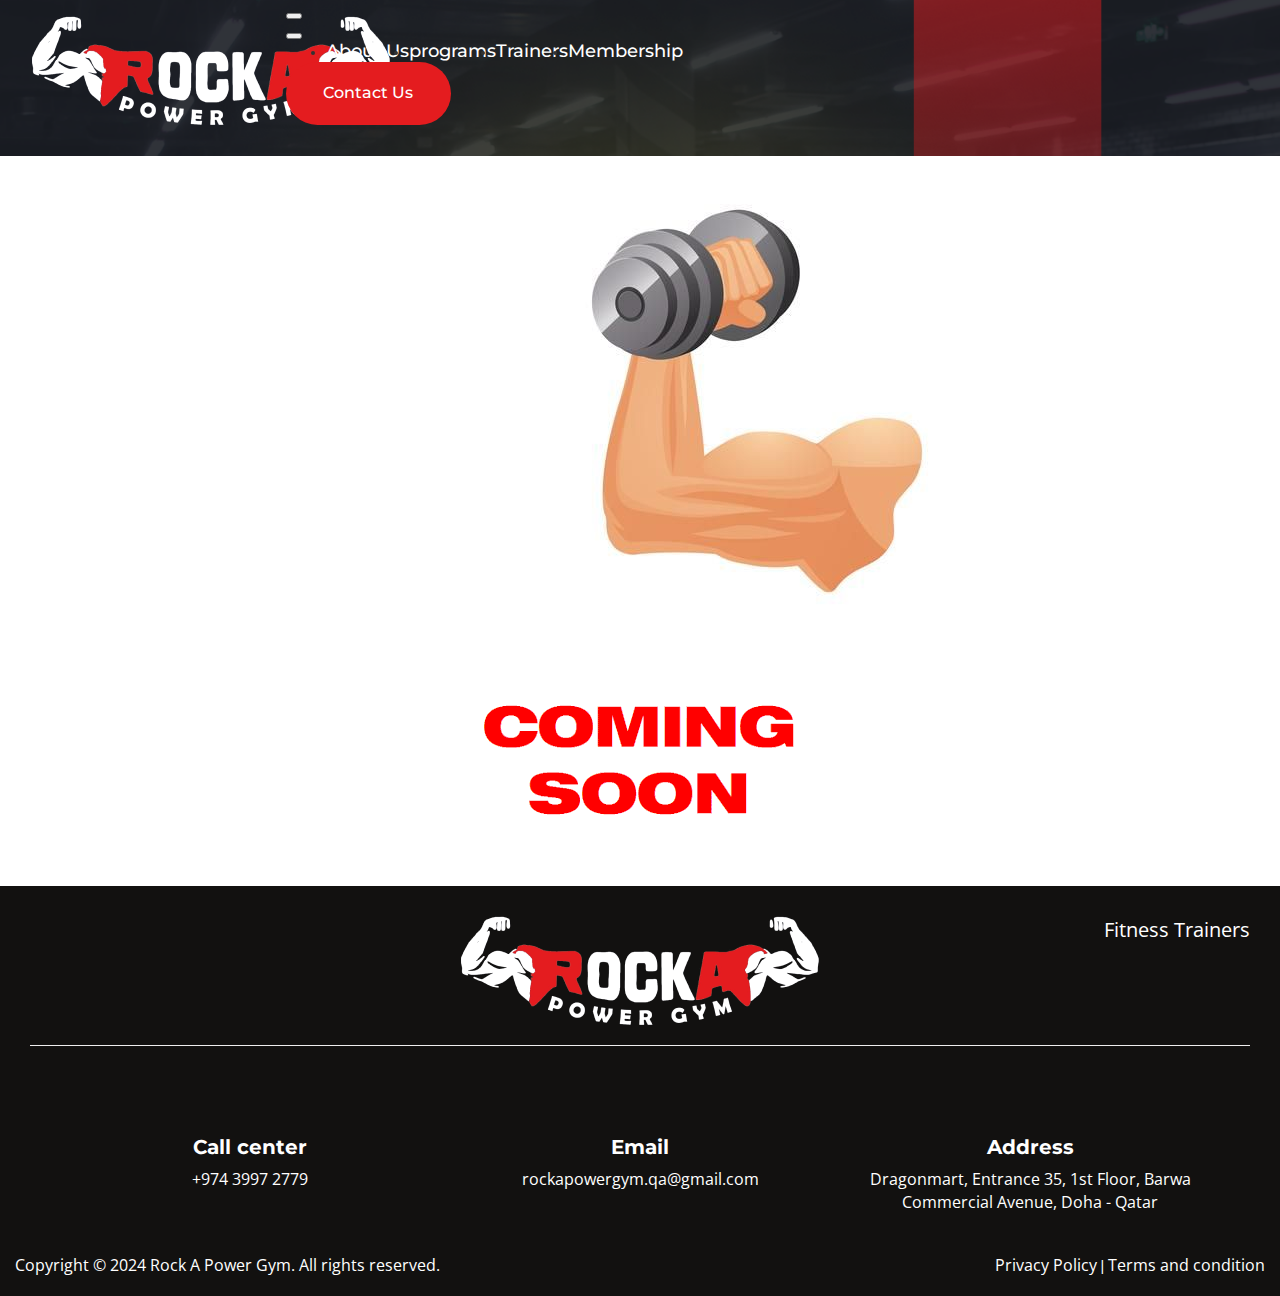
==== about.html @ 38c1c461 "hgfhgfh" ====
<!DOCTYPE html>
<html lang="en">

<head>
    <meta charset="utf-8">
    <meta name="viewport" content="width=device-width, initial-scale=1">
    <title>Rock A Gym</title>
    <link rel="stylesheet" href="https://cdnjs.cloudflare.com/ajax/libs/font-awesome/6.1.1/css/all.min.css"
        integrity="sha512-KfkfwYDsLkIlwQp6LFnl8zNdLGxu9YAA1QvwINks4PhcElQSvqcyVLLD9aMhXd13uQjoXtEKNosOWaZqXgel0g=="
        crossorigin="anonymous" referrerpolicy="no-referrer" />
    <link href="https://cdn.jsdelivr.net/npm/bootstrap@5.3.1/dist/css/bootstrap.min.css" rel="stylesheet"
        integrity="sha384-4bw+/aepP/YC94hEpVNVgiZdgIC5+VKNBQNGCHeKRQN+PtmoHDEXuppvnDJzQIu9" crossorigin="anonymous">
    <link rel="stylesheet" href="https://cdn.jsdelivr.net/npm/bootstrap-icons@1.10.5/font/bootstrap-icons.css">
    <link rel="preconnect" href="https://fonts.gstatic.com" crossorigin>
    <link rel="preconnect" href="https://fonts.gstatic.com" crossorigin>
    <link href="https://fonts.googleapis.com/css2?family=Manrope:wght@400;500;600;700&display=swap" rel="stylesheet">
    <link rel="preconnect" href="https://fonts.gstatic.com" crossorigin>
    <link href="https://fonts.googleapis.com/css2?family=Poppins:wght@400;500;600;700&display=swap" rel="stylesheet">
    <link rel="preconnect" href="https://fonts.gstatic.com" crossorigin>
    <link rel="preconnect" href="https://fonts.googleapis.com">
    <!-- owl carousel 2 effects animation- -->
    <link href="https://cdnjs.cloudflare.com/ajax/libs/animate.css/3.5.2/animate.css" rel="stylesheet" />

    <!-- Manrope -->
    <link rel="preconnect" href="https://fonts.googleapis.com">
    <link rel="preconnect" href="https://fonts.gstatic.com" crossorigin>
    <link href="https://fonts.googleapis.com/css2?family=Manrope:wght@200..800&display=swap" rel="stylesheet">

    <!-- Montserrat -->
    <link rel="preconnect" href="https://fonts.googleapis.com">
    <link rel="preconnect" href="https://fonts.gstatic.com" crossorigin>
    <link href="https://fonts.googleapis.com/css2?family=Montserrat:ital,wght@0,100..900;1,100..900&display=swap"
        rel="stylesheet">
    <!-- Roboto -->
    <link rel="preconnect" href="https://fonts.googleapis.com">
    <link rel="preconnect" href="https://fonts.gstatic.com" crossorigin>
    <link
        href="https://fonts.googleapis.com/css2?family=Cormorant:ital,wght@0,300;0,400;0,500;0,600;0,700;1,300;1,400;1,500;1,600;1,700&family=Cousine:ital,wght@0,400;0,700;1,400&family=EB+Garamond:ital,wght@0,400;0,500;0,600;0,700;0,800;1,400;1,500;1,600;1,700;1,800&family=Inter:wght@100;200;300;400;500;600;700;800;900&family=Josefin+Sans:ital,wght@0,100;0,200;0,300;0,400;0,500;0,600;0,700;1,100;1,200;1,300;1,400;1,500;1,600;1,700&family=Lobster&family=Montserrat:ital,wght@0,100;0,200;0,300;0,400;0,500;0,600;0,700;0,800;0,900;1,100;1,200;1,300;1,400;1,500;1,600;1,700;1,800;1,900&family=Nunito:ital,wght@0,200;0,300;0,400;0,500;0,600;0,700;0,800;0,900;0,1000;1,200;1,300;1,400;1,500;1,600;1,700;1,800;1,900;1,1000&family=Playball&family=Playfair+Display:ital,wght@0,400;0,500;0,600;0,700;0,800;0,900;1,400;1,500;1,600;1,700;1,800;1,900&family=Poppins:ital,wght@0,100;0,200;0,300;0,400;0,500;0,600;0,700;0,800;0,900;1,100;1,200;1,300;1,400;1,500;1,600;1,700;1,800;1,900&family=Roboto:ital,wght@0,100;0,300;0,400;0,500;0,700;0,900;1,100;1,300;1,400;1,500;1,700;1,900&display=swap"
        rel="stylesheet">
    <!-- open Sans -->
    <link rel="preconnect" href="https://fonts.googleapis.com">
    <link rel="preconnect" href="https://fonts.gstatic.com" crossorigin>
    <link
        href="https://fonts.googleapis.com/css2?family=Montserrat:ital,wght@0,100..900;1,100..900&family=Open+Sans:ital,wght@0,300..800;1,300..800&display=swap"
        rel="stylesheet">

    <!-- css link-->
    <link rel="stylesheet" href="https://maxcdn.bootstrapcdn.com/bootstrap/3.3.7/css/bootstrap.min.css">

    <link rel="icon" href="images/side-logo.png">
    <link rel="stylesheet" type="text/css" href="css/owl.carousel.min.css">
    <link rel="stylesheet" href="css/style.css">
    <link rel="stylesheet" href="css/responsive.css">
</head>

<body>
    <body>

        <!-- header -->
        <div class="container-fluid aboutbg">
            <div include-html="header.html" id="header-file"></div>
    
         
        </div>



<div class="text-center">
    <p style="width: 20%; margin: auto;">
    <img class="img-fluid" src="images/comm2.jpg" alt=""> </p>
<img src="images/comming.gif" alt="">
</div>











        
    <!-- footer -->
    <div include-html="footer.html" id="footer-file"></div>



    <script src="https://cdn.jsdelivr.net/npm/@popperjs/core@2.11.8/dist/umd/popper.min.js"
        integrity="sha384-I7E8VVD/ismYTF4hNIPjVp/Zjvgyol6VFvRkX/vR+Vc4jQkC+hVqc2pM8ODewa9r"
        crossorigin="anonymous"></script>
    <script src="https://cdn.jsdelivr.net/npm/bootstrap@5.3.1/dist/js/bootstrap.min.js"
        integrity="sha384-Rx+T1VzGupg4BHQYs2gCW9It+akI2MM/mndMCy36UVfodzcJcF0GGLxZIzObiEfa"
        crossorigin="anonymous"></script>
    <script src="https://ajax.googleapis.com/ajax/libs/jquery/3.5.1/jquery.min.js"></script>
    <script src="js/owl.carousel.min.js" type="text/javascript"></script>
    <script src="js/include-html.min.js"></script>
  
</body>

</html>
---- css/style.css ----
.hero-bg {
   background-image: url(../images/hero-bg.png);
   background-repeat: no-repeat;
   background-size: cover;
   height: 1150px;

}

.paddhero {
   padding-top: 565px;
}

.paddhero2 {
   padding-top: 450px;
}

.paddhero2 h4 {
   color: #fff;
   font-size: 36px;
   font-family: "Montserrat";
   font-weight: 700;
}

.paddhero2 p {
   color: #fff;
   font-family: "Open Sans";
   font-size: 16px;
}

.sec-menu-bgg {
   padding-left: 0px;
   padding-right: 0px;
}

.paddhero2 p a {
   font-family: "Open Sans";
   font-size: 16px;
   color: #E41C1F;
   font-weight: 600;
   text-decoration: none;
}

.paddhero2 p a:hover {
   color: #fff;
}

.headermenusec {
   color: #fff;
   font-family: 'Montserrat';
   font-size: 18px;
   font-style: normal;
   font-weight: 500;
}

.headermenusec2btn {
   background: #E41C1F;
   border-radius: 40px;
   display: inline-flex;
   padding: 20px 37.18px 20px 37.38px;
   color: #FFF;
   text-align: center;
   font-family: 'Montserrat';
   font-size: 16px;
   font-style: normal;
   font-weight: 500;
}

.headermenusec2btn:hover {
   color: #E41C1F;
   background: #fff;
}

.movesec {
   background-image: url(../images/we3.png);
   background-repeat: no-repeat;
   background-size: cover;
   height: 880px;
}

.movesec p {
   color: #000;
   font-family: 'Inter';
   font-size: 18px;
   font-style: normal;
   font-weight: 200;
}

.movesec h3 {
   color: #000;
   font-family: 'Inter';
   font-size: 40px;
   font-style: normal;
   font-weight: 500;
}

.bg-tra {
   background-color: #191C23;
   padding: 50px 10px;
}

.trans h2 {
   font-family: 'Montserrat';
   color: #fff;
   font-size: 55px;
   font-weight: 700;
}

.trans2 {
   font-family: "Open Sans";
   font-size: 18px;
   color: #fff;
}

.home-blogbg {
   background-color: #292E32;
   padding: 20px;
   border-radius: 16px;
}

.home-blogbg h3 {
   font-family: 'Montserrat';
   color: #EEEEEE;
   font-size: 25px;
   font-weight: 500;
   text-align: center;
}

.home-blogbg p {
   font-family: "Open Sans";
   font-size: 16px;
   color: #EEEEEE;
   padding-top: 20px;
}

.home-blogbg p a {
   font-family: "Open Sans";
   font-size: 16px;
   color: #EEEEEE;
   padding-top: 20px;
}

.home-blogbg p a:hover {
   color: #E41C1F;
}

.videocode {
   width: 100%;
   height: auto;
}

.bg-prog {
   background-image: url(../images/Placeholder.png);
   background-repeat: no-repeat;
   background-size: cover;
   padding: 60px 10px;
}

.ourpr h2 {
   font-family: 'Montserrat';
   color: #EEEEEE;
   font-size: 55px;
   font-weight: 700;
   text-align: center;
}

.ourpr p {
   font-family: 'Open Sans';
   color: #EEEEEE;
   font-size: 18px;
   text-align: center;
}

.program-bbgg {
   background-color: #292E32;
   border-radius: 16px;
   padding: 20px;
}

.program-bbgg:hover {
   background-color: #E41C1F;
}

.tranbgg {
   background-image: url(../images/ot1.png);
   background-repeat: no-repeat;
   background-size: cover;
   width: 40px;
   height: 40px;
}

.program-bbgg:hover .tranbgg {
   background-image: url(../images/ot1hover.png);
   background-repeat: no-repeat;
   background-size: cover;
   width: 40px;
   height: 40px;
}

.traning-text H3 {
   font-family: 'Montserrat';
   color: #EEEEEE;
   font-size: 35px;
   font-weight: 700;
   padding-left: 20px;
}

.traning-text p {
   font-family: 'Open Sans';
   color: #EEEEEE;
   font-size: 18px;
   padding-left: 20px;
}

.tranbgg2 {
   background-image: url(../images/ot2.png);
   background-repeat: no-repeat;
   background-size: cover;
   width: 40px;
   height: 40px;
}

.program-bbgg:hover .tranbgg2 {
   background-image: url(../images/ot2hover.png);
   background-repeat: no-repeat;
   background-size: cover;
   width: 40px;
   height: 40px;
}

.tranbgg3 {
   background-image: url(../images/ot3.png);
   background-repeat: no-repeat;
   background-size: cover;
   width: 40px;
   height: 40px;
}

.program-bbgg:hover .tranbgg3 {
   background-image: url(../images/ot3hover.png);
   background-repeat: no-repeat;
   background-size: cover;
   width: 40px;
   height: 40px;
}

.tranbgg4 {
   background-image: url(../images/ot4.png);
   background-repeat: no-repeat;
   background-size: cover;
   width: 40px;
   height: 40px;
}

.program-bbgg:hover .tranbgg4 {
   background-image: url(../images/ot4hover.png);
   background-repeat: no-repeat;
   background-size: cover;
   width: 40px;
   height: 40px;
}

/* hover-images */


.hovimg {
   width: 100%;
   border-radius: 20px;
}

.overlay,
.overlay-text,
.simple-text,
.overlay-sim-text-2,
.overlay-text-effect-3,
.zoom-effect-1 img,
.zoom-effect-2 img,
.opacity-effect img,
.blur-effect img,
.grayscale-effect img {
   transition: all .4s linear;
   -webkit-transition: all .4s linear;
   -moz-transition: all .4s linear;
   -o-transition: all .4s linear;
}

.image-wrapper {
   margin-bottom: 35px;
}

.effect-image-1 {
   position: relative;
   display: block;
}
.overlay-text h2 {
   font-family: 'Montserrat';
   font-size: 30px;
   color: #EEEEEE;
   padding-left: 20px;
}
.overlay-text p {
   font-family: "Open Sans";
   font-size: 16px;
   color: #EEEEEE;
   padding: 20px 20px;
}

.overlay {
   position: absolute;
   display: block;
   width: 100%;
   height: 100%;
   left: 0;
   bottom: 0;
   opacity: 0;
   visibility: hidden;
}

/*-- simple overlay css --*/

.simple-overlay {
   opacity: 0;
   visibility: hidden;
}

.effect-image-1:hover .simple-overlay {
   visibility: visible;
   opacity: 1;
}

/*-- left to right overlay --*/

.simple-overlay-1 {
   width: 0px;
   visibility: hidden;
}

.effect-image-1:hover .simple-overlay-1 {
   visibility: visible;
   opacity: 1;
   width: 100%;
}

/*-- right to left overlay --*/

.simple-overlay-2 {
   width: 0px;
   right: 0;
   left: initial;
}

.effect-image-1:hover .simple-overlay-2 {
   visibility: visible;
   opacity: 1;
   width: 100%;
}

/*-- right corner to left overlay --*/

.simple-overlay-3 {
   height: 0px;
   right: 0;
   left: initial;
   width: 0px;
}

.effect-image-1:hover .simple-overlay-3 {
   visibility: visible;
   opacity: 1;
   width: 100%;
   height: 100%;
}

/*-- ovarlay text effect-1 --*/

.overlay-text {
   position: absolute;
   left: 5px;
   top: 360px;
   width: 96%;
   height: 94%;
}

.overlay-text-1 {
   opacity: 0;
   visibility: hidden;
}

.effect-image-1:hover .overlay-text-1 {
   opacity: 1;
   visibility: visible;
}

.overlay-text-2 {
   opacity: 0;
   visibility: hidden;
   transform: scale(1.1);
}

.effect-image-1:hover .overlay-text-2 {
   opacity: 1;
   visibility: visible;
   transform: scale(1);
}

.tagtext p{
   font-family: 'Montserrat';
   color: #0066FF;
   font-size: 20px;  
   padding-left: 10px;

}
.extra-tag h3{
   font-family: 'Montserrat';
   color: #fff;
   font-size: 45px;  
}
.extra-tag p{
   font-family: "Open Sans";
   color: #fff;
   font-size: 16px;  
}
.texxtEquipment{
   font-family: 'Montserrat';
   color: #000;
   font-size: 55px;  
   text-align: center;
   font-weight: 700;
   padding-top: 30px;
   padding-bottom: 20px;
}
.eqbgg{
   background-color: #F4EBD9;
   padding: 20px;
}

.eqbgg p{
   font-family: 'Montserrat';
   color: #000;
   font-size: 20px; 
   font-weight: 600;
}





 
 .section-title {
   font-size: 28px;
   margin-bottom: 20px;
   padding-bottom: 20px;
   font-weight: 400;
   display: inline-block;
   position: relative;
 }
 .section-title:after,
 .section-title:before {
   content: '';
   position: absolute;
   bottom: 0;
 }
 .section-title:after {
   height: 2px;
   background-color: rgba(252, 92, 15, 0.46);
   left: 25%;
   right: 25%;
 }
 
 .section-title:before {
   width: 15px;
   height: 15px;
   border: 3px solid #fff;
   background-color: #fc5c0f;
   left: 50%;
   transform: translatex(-50%);
   bottom: -6px;
   z-index: 9;
   border-radius: 50%;
 }
 
 /* CAROUSEL STARTS */
 .customer-feedback .owl-item img {
   width: 100%;
   border-radius: 0;
   border-left: 4px solid red;
 }
 
 .feedback-slider-item {
   position: relative;
   padding: 60px;
   margin-top: -40px;
 }
 .feedback-slider .owl-nav {
   display: none;
}
 .customer-rating {
   background-color: #eee;
   border: 3px solid #fff;
   color: rgba(1, 1, 1, 0.702);
   font-weight: 700;
   border-radius: 50%;
   position: absolute;
   width: 47px;
   height: 47px;
   line-height: 44px;
   font-size: 15px;
   right: 0;
   top: 77px;
   text-indent: -3px;
 }
 
 .thumb-prev .customer-rating {
   top: -20px;
   left: 0;
   right: auto;
 }
 
 .thumb-next .customer-rating {
   top: -20px;
   right: 0;
 }
 
 .customer-rating i {
   color: rgb(251, 90, 13);
   position: absolute;
   top: 10px;
   right: 5px;
   font-weight: 600;
   font-size: 12px;
 }
 
 /* GREY BACKGROUND COLOR OF THE ACTIVE SLIDER */
 .feedback-slider-item:after {
   content: '';
   position: absolute;
   background-image: url(../images/Testimonials.png);
   background-repeat: no-repeat;
   background-size: contain;
   height: 1150px;
   left: 20px;
   right: 20px;
   bottom: 0;
   top: 345px;
   z-index: -1;
 }
 
 .thumb-prev,
 .thumb-next {
   position: absolute;
   z-index: 99;
   top: 45%;
   width: 98px;
   height: 98px;
   left: -90px;
   cursor: pointer;
   -webkit-transition: all .3s;
   transition: all .3s;
 }
 
 .thumb-next {
   left: auto;
   right: -90px;
 }
 
 .feedback-slider-thumb img {
   width: 100%;
 }
 
 .feedback-slider-thumb:hover {
   opacity: .8;
   -ms-filter: "progid:DXImageTransform.Microsoft.Alpha(Opacity=80)";
 }
 
 .customer-feedback .owl-nav [class*="owl-"] {
   position: relative;
   display: inline-block;
   bottom: 45px;
   transition: all .2s ease-in;
 }
 
 .customer-feedback .owl-nav i {
   background-color: transparent;
   color: rgb(251, 90, 13);
   font-size: 25px;
 }
 
 .customer-feedback .owl-prev {
   left: -15px;
 }
 
 .customer-feedback .owl-prev:hover {
   left: -20px;
 }
 
 .customer-feedback .owl-next {
   right: -15px;
 }
 
 .customer-feedback .owl-next:hover {
   right: -20px;
 }
 
 /* DOTS */
 .customer-feedback .owl-dots {
   position: absolute;
   left: 50%;
   transform: translateX(-50%);
   bottom: 35px;
 }
 .customer-feedback .owl-dot {
   display: inline-block;
 }
 
.feedtext p{
   color: #000;
   text-align: left !important;
   font-size: 16px;
   font-family: "Manrope";
}
.feedtext h3{
   color: #000;
   text-align: left !important;
   font-size: 30px;
   font-weight: 700  ;
   font-family: "Manrope";
}
.customer-name{
   color: #000;
   text-align: left !important;
   font-size: 15px;
   font-family: "Manrope";
}
.thumb-next span{
   background: #E41C1F;
   display:block;
}
.thumb-next span img {
   opacity: 0.5 !important;
}
.thumb-next span img:hover {
   opacity: 1 !important;
}
.thumb-prev span{
   background: #E41C1F;
   display:block;
} 
.thumb-prev span img {
   opacity: 0.5 !important;
}
.thumb-prev span img:hover {
   opacity: 1 !important;
}
.letbgg{
   background-image: url(../images/letbgg.png);
   background-repeat: no-repeat;
   background-size: cover;
   height: 400px;
   padding: 60px 10px;
}
.ledthh{
   color: #fff;
   font-size: 50px;
   font-family: "Montserrat";
   font-weight: 700;
}
/* footer*/
.footer-bg{
   background-color: #121110;
   padding: 30px 30px;
}
.socalicon{
   display: flex;
}
.socalicon p {
   padding: 0px 20px;
}  
.socalicon p a {
   font-size: 25px;
   color: #fff;
}
.secfitn{
   text-align: right !important;

}
p.secfitn a {
   color: #fff;
   font-family: "Open Sans";
   font-size: 20px;
}
.seccont4 i{
   color: #E41C1F;
   font-size: 30px;
}
.seccont4 h4{
   font-size: 20px;
   font-family: "Montserrat";
   color: #fff;
   font-weight: 700;
}
.seccont4 p a{
   color: #fff;
   font-family: "Open Sans";
   font-size: 16px;
}
.owl-drag span {
   font-size: 36px;
   color: #fff;
}
.footer-bg2{
   background-color: #121110;
}
.Copyrsec{
   color: #fff;
   font-family: "Open Sans";
   font-size: 16px;
}
.Copyrsec2{
   color: #fff;
   text-align: right;
   padding-bottom: 10px;
}
.Copyrsec2 a{
   color: #fff;
   font-family: "Open Sans";
   font-size: 16px;
  
}
/* footer-end */

/* about-page */
.aboutbg {
   background-image: url(../images/hero-bg.png);
   background-repeat: no-repeat;
   background-size: cover;

}









 /* RESPONSIVE */
 @media screen and (max-width: 767px) {
   .feedback-slider-item:after {
     left: 30px;
     right: 30px;
   }
   .customer-feedback .owl-nav [class*="owl-"] {
     position: absolute;
     top: 50%;
     transform: translateY(-50%);
     margin-top: 45px;
     bottom: auto;
   }
   .customer-feedback .owl-prev {
     left: 0;
   }
   .customer-feedback .owl-next {
     right: 0;
   }
   
 }
 @media (max-width: 767px) {
   .effect-image-1 {
      margin: 30px 0px;
   }
}
---- css/responsive.css ----
@media only screen and (max-width:1440px) {

a.nav-link.px-4.text-light {
  font-size: 14px ;
}
a.navbar-brand {
  width: 270px;
}
}










/* -------1920--------- */

@media only screen and (min-width:1920px) {

  .container-fluid {
    width: 1899px;
  }
}












@media only screen and (max-width:1024px) {

  .nuber-bg h1 {
    font-size: 300px;
  }
  .founder-bg h1 {
    font-size: 280px;
  }
  a.navbar-brand {
    width: 25% !important;
    flex-shrink: 0;
}
.sec-logo-img {
  min-width: 43% !important;
  max-width: none !important;
  width: 100%;
}
a.nav-link.px-4.text-light , a.nav-link.dropdown-toggle.text-light{
  font-size: 13px;
  padding: 10px 6px !important;
}
#selider1 button.owl-prev {
  margin-left: -55px;
  width: 60px;
  height: 87px;
}
#selider1 button.owl-next {
  margin-right: -44px;
  width: 60px;
  height: 87px;
}
.price-text h5 {
  font-size: 40px;
}
.price-text {
  padding: 10px !important;
}
.price-text p {
  font-size: 16px;
}
.sec-ss h4 {
  font-size: 19px;
}
.text-fre p {
  font-size: 20px;
}
.slider-text p {
  font-size: 16px;
}
.hero-bg2 h2, .hero-bg2-1 h2, .hero-bg2-2 h2, .hero-bg2-3 h2, .hero-bg2-4 h2, .hero-bg2-5 h2, .hero-bg2-6 h2, .hero-bg2-7 h2 {
  font-size: 80px;
}
.work-h {
  font-size: 40px;
}
.img-sli h3 {
  font-size: 20px;
}
.sec-padd-our ul li {
  font-size: 20px;
  line-height: 42.5px;
}
.sec-hright {
  height: 250px;
}
}














@media only screen and (max-width:767px) {
  .text-fre {
    padding-top: 30px;
}
.sec-hright , .sec-hright2 , .sec-hright3 , .sec-hright3p {
  height: auto;
}
  .container-fluid.sec-menu-bgg {
    background: rgb(9,9,9);
}
.hero-bg h2 , .hero-bg h3{
  font-size: 55px;
}
.train-bg h1{
  font-size: 30px;
  padding-top: 0px;
}
.nuber-bg h1 , .founder-bg h1{
  font-size: 80px;
  margin-top: 0;
}
.img-marg {
  margin-bottom: 0px;
  padding-top: 30px;
} 
.sec-slid-img {
  width: 100% !important;
}
.mar-number{
  margin-top: 0px;
  flex-direction: column;
}
.number-img img {
  padding: 20px 0px;
}
.sec-space-left-right {
  padding: 0px 10px;
}
.train-bg p {
  width: 100%;
}
#selider1 .owl-nav {
  font-size: 40px !important;
  margin-top: 0px;
  text-align: center;
  margin-top: 30px;
}
#selider1 button.owl-prev {
  margin-left: 0px;
  width: 50px;
  height: 57px;
}
#selider1 button.owl-next {
  margin-right: 0px;
  float: none;
  width: 50px;
  height: 57px;
}
.founder-bg h2 {
  color: #FFF;
  font-size: 40px;
  margin-bottom: 30px;
  padding-left: 20px;
}
.slider-text h5 {
  padding-top: 10px;
}
.sec-slider-pa {
  padding: 40px 0px 0px 0px;
}
.main-slider .owl-item.active.center {
  margin-top: 0px !important;
}
.owl-nav {
  display: block;
}

.three-slider .owl-nav {
  display: none;
}
.sec-h-btn , .sec-h-btn2{
  padding: 7px 11px;
  font-size: 11px;
  border-radius: 0px !important;
}
.hero-bg , .hero-bg2 , .hero-bg2-1 , .hero-bg2-2 , .hero-bg2-3 , .hero-bg2-4 , .hero-bg2-5 , .hero-bg2-6 , .hero-bg2-7{
  padding: 190px 11px 85px 18px;
  margin-top: -160px;
}
a.navbar-brand {
  width: 66% !important;
}

button.navbar-toggler {
  background: #ffff;
}
.sec-cont {
  border: 0;
  background: rgba(217, 217, 217, 0.00);
  font-weight: 400;
  text-transform: capitalize;
}
a.nav-link.px-4.text-light, a.nav-link.dropdown-toggle.text-light {
  font-size: 17px !important;
  padding: 15px 0px !important;
  border-bottom: 1px solid;
}
.about-bg {
  padding: 00px 0px !important;
}
.sec-abhome p{
  font-size: 18px;
}
.founder-bg {
  padding-top: 40px;
  padding-bottom: 20px;
  padding-left: 0px;
}
.slider-flex {
  display: flex;
  flex-direction: column-reverse;
}
#slider2 .owl-nav {
  margin-top: 0px;
}
.price-bg h1 {
  color: #FFF;
  font-size: 30px;
}
.price-bg , .price-bg2 {
  padding: 30px 0px;
}
.price-bg2 h1, .price-bg5 h1 , .price-bg52 h1 {
  font-size: 30px;
}
.price-text {
  margin-bottom: 50px;
  padding: 30px 10px !important;
}
.sec-ss h4 {
  color: #000;
  font-size: 18px;
}
.sec-ss h1 {
  color: #C50;
  text-align: left;
  font-family: 'Syne';
  font-size: 36px;
}

.links-add a {
  font-size: 14px;
}
.footer-menu {
  flex-direction: column;
}

.colpy-right {
    text-align: center;
}
.footer-bg {
  background: #0D141E;
  padding: 40px 0px 0px 0px;
}
.hero-bg2 h2 , .hero-bg2 h4 , .hero-bg2-1 h2,
.hero-bg2-2 h2,
.hero-bg2-3 h2,
.hero-bg2-4 h2,
.hero-bg2-5 h2,
.hero-bg2-6 h2,
.hero-bg2-7 h2 ,   .hero-bg2-4 h4 {
  font-size: 50px;
  line-height: 121%;
}
.img-marg2 {
  margin-top: 0px;
}
.text-fre p {
  font-size: 18px;
}
.our-h {
  color: #FFF;
  font-size: 24px;
}
.our-p {
  text-align: center;
  font-size: 18px;
}
.nuber-bg p {
  width: 100%;
  margin-bottom: 0px;
}
.activ-bg p {
  width: 100%;
  margin: auto;
  padding: 0px 15px;
}
.courses-bg {
  padding: 60px 10px;
}
.work-h {
  color: #FFF;
  text-shadow: 0px 0px 15px #000;
  font-size: 40px;
}
.sec-mar-min{
  margin-top: 0px;
}
.sec-padd-our ul li {
  font-size: 18px;
  line-height: 31px;
}
.sec-padd-our {
  padding: 40px 0px;
}
table.table {
  width: 100%;
  margin: auto;
}
.courses-bg h2 {
  font-size: 30px;

}
.scop-margin{
  margin-top: 0px;
}
.scop-text h2 {
  font-size: 25px;
}
.scop-text p {
  font-size: 18px;
}
.module-bg h2 {
  font-size: 30px;
}
.test-text h3 {
  font-size: 20px;
  padding-top: 20px;
}
.test-text h3 i {
  font-size: 20px;
  padding: 8px 9px;
}
.text-testmon {
  font-size: 18px;
  line-height: 30px;
}
.test-bg {
  padding: 40px 0px;
}
.us-bg h3 {
  font-size: 30px;
}
.all-map {
  display: flex;
  flex-direction: column;
}

.d-flex {
  display: flex!important;
  flex-direction: column;
}
.sec-enquiry{
  padding-top: 40px;
  width: 100%;
  margin: auto;
}
div#selider1 .owl-stage-outer {
  padding-top: 0px !important;
}
.bener-bg {
  padding: 30px 10px;
}

.benefit-bg h4 {
  font-size: 30px;
}
.benefit-bg ol li {
  font-size: 18px;
}
.sec2-policy{
  padding: 40px 10px !important;
}
.sec-policy2 {
  font-size: 50px;
  line-height: 60px;
}
.sec-line-pol , .secli{
  font-size: 18px;
}
ol.m-0.p-0 {
  padding: 10px 20px !important;
}
}
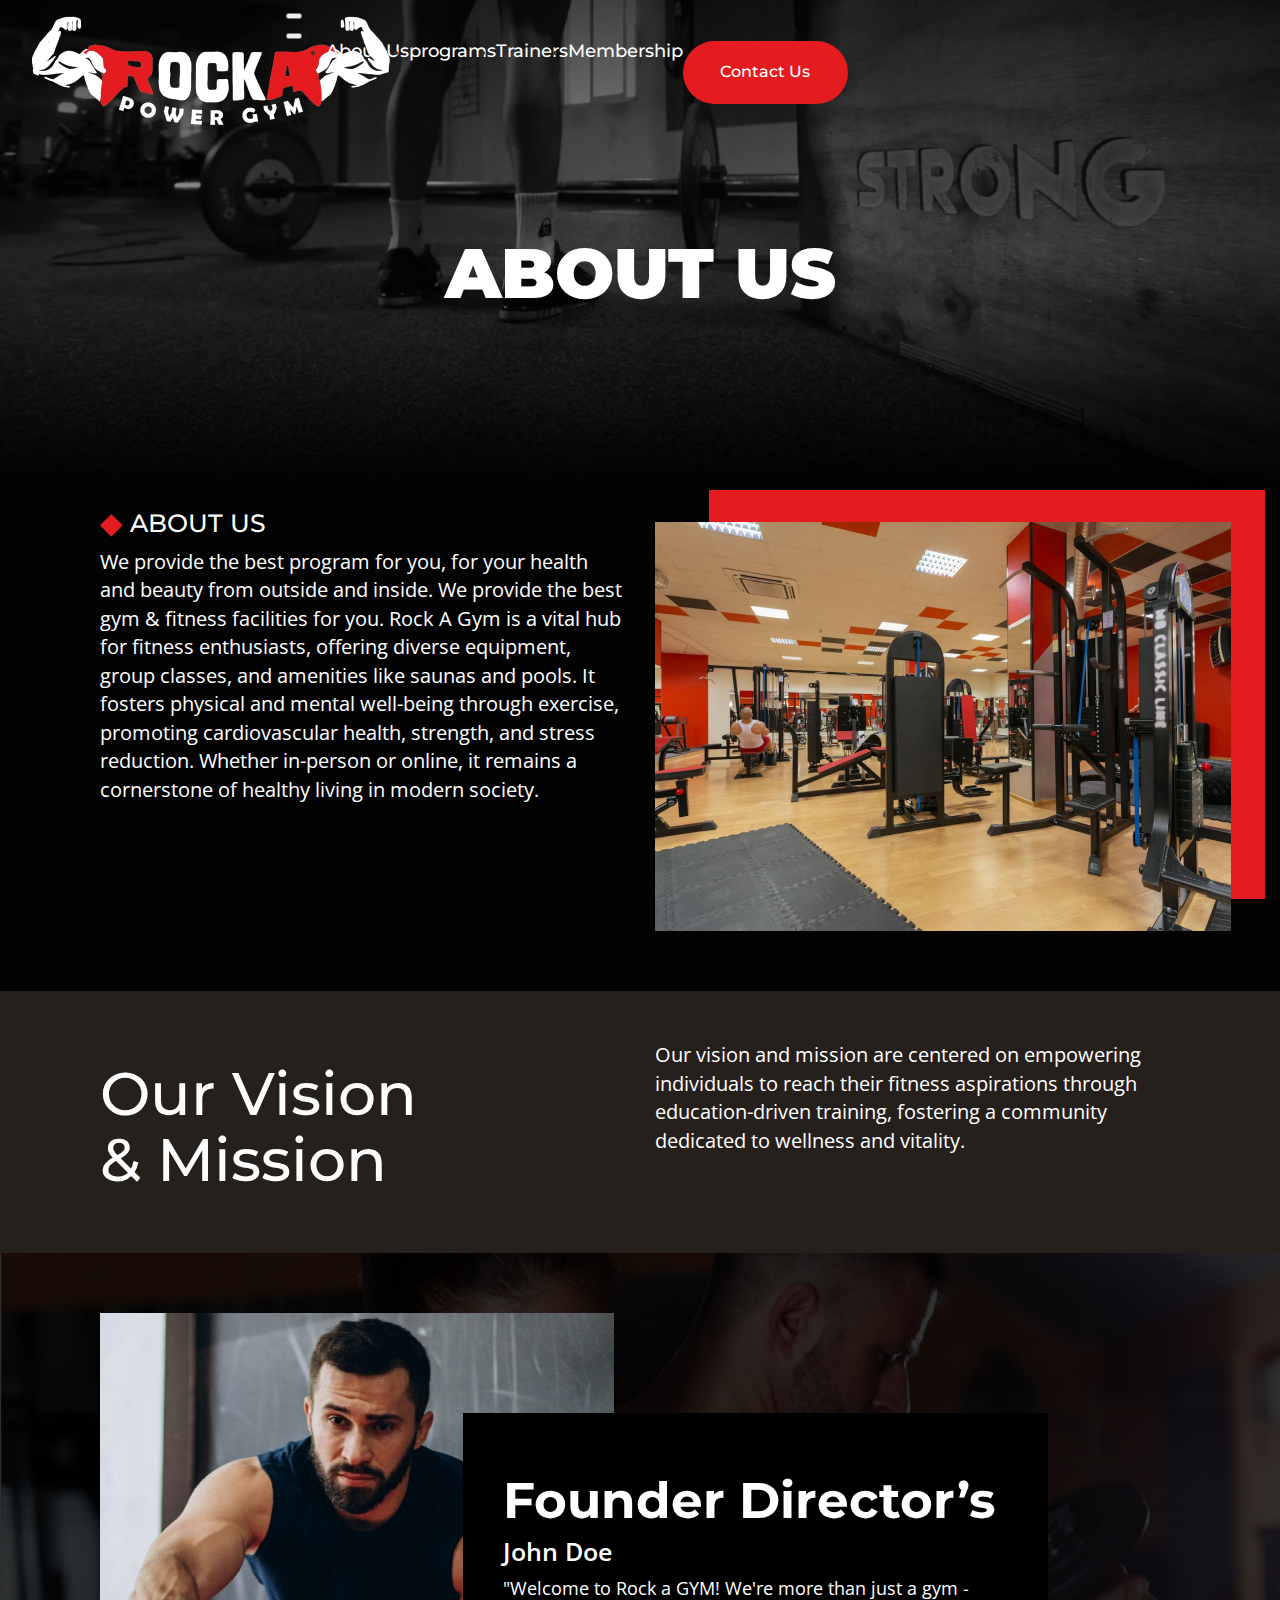
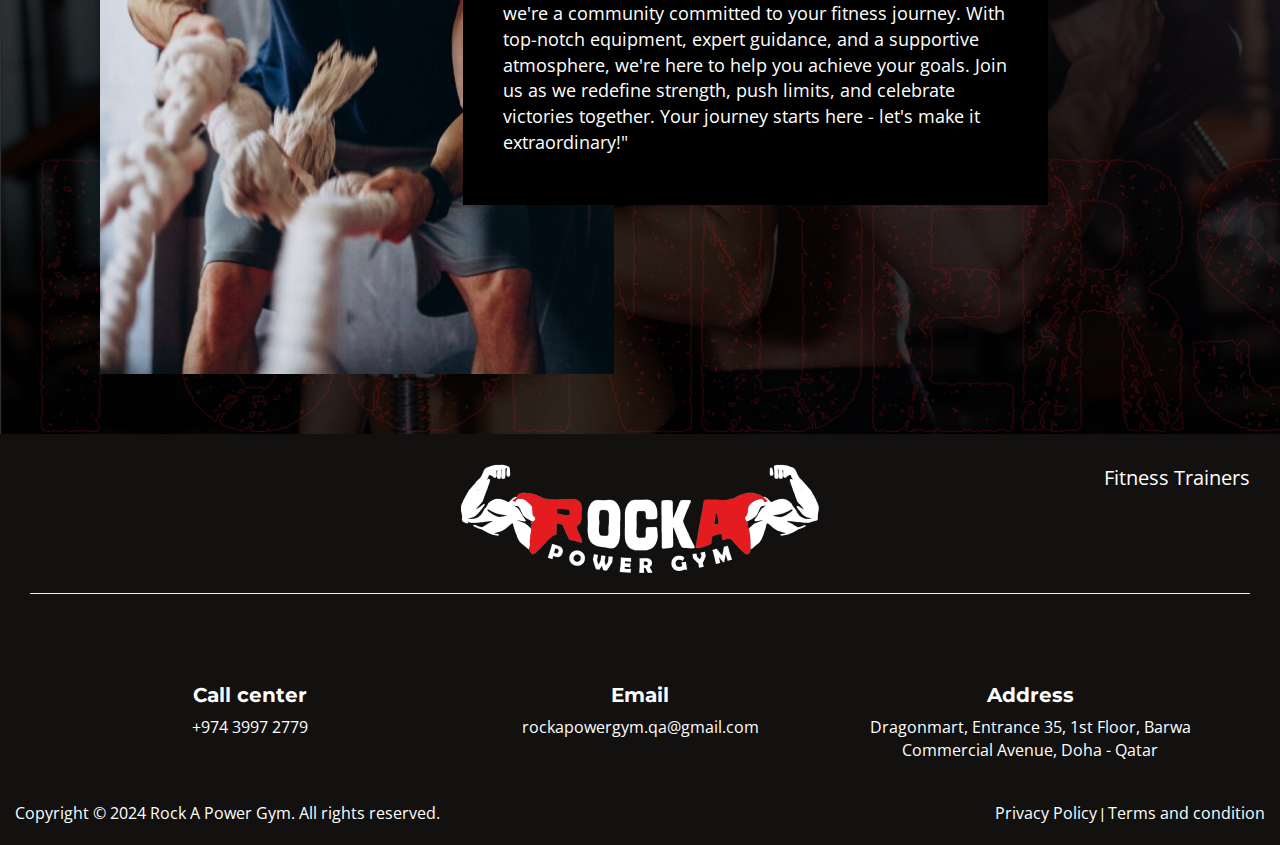
==== commit 93d57c61: "hfdjg" ====
--- a/about.html
+++ b/about.html
@@ -54,22 +54,79 @@
 </head>
 
 <body>
+
     <body>
 
         <!-- header -->
-        <div class="container-fluid aboutbg">
+        <div class="container-fluid aboutbg2">
             <div include-html="header.html" id="header-file"></div>
-    
-         
+
+            <!-- heading-name -->
+            <div class="container">
+                <div class="heaname">
+                    <h1>ABOUT US</h1>
+                </div>
+            </div>
+
         </div>
 
+        <!-- about -->
+        <div class="container-fluid marrabout">
+            <div class="row">
+                <div class="col-lg-6">
+                    <div class="secabouttext">
+                        <h3><img src="images/aboutdot.png" alt=""> about us</h3>
+                        <p>We provide the best program for you, for your health and beauty from outside and inside. We
+                            provide the best gym & fitness facilities for you. Rock A Gym is a vital hub for fitness
+                            enthusiasts, offering diverse equipment, group classes, and amenities like saunas and pools.
+                            It fosters physical and mental well-being through exercise, promoting cardiovascular health,
+                            strength, and stress reduction. Whether in-person or online, it remains a cornerstone of
+                            healthy living in modern society.</p>
+                    </div>
+                </div>
+                <div class="col-lg-6">
+                    <img class="img-fluid" src="images/abit2pa.png" alt="">
+                </div>
+            </div>
+        </div>
 
+        <!-- Our Vision & Mission -->
+        <div class="container-fluid secvisbgg">
+            <div class="row">
+                <div class="col-lg-6">
+                    <h2 class="secvisintext">Our Vision <br> & Mission</h2>
+                </div>
+                <div class="col-lg-6">
+                    <p class="secvisintext2"> Our vision and mission are centered on empowering individuals to reach
+                        their fitness aspirations
+                        through education-driven training, fostering a community dedicated to wellness and vitality.</p>
+                </div>
+            </div>
 
-<div class="text-center">
-    <p style="width: 20%; margin: auto;">
-    <img class="img-fluid" src="images/comm2.jpg" alt=""> </p>
-<img src="images/comming.gif" alt="">
-</div>
+        </div>
+
+        <!-- Founder Director’s -->
+
+        <div class="container-fluid foundd-bgg">
+            <div class="row">
+                <div class="col-lg-5">
+                    <img class="img-fluid" src="images/Founderimg.png" alt="">
+                </div>
+                <div class="col-lg-6">
+                    <div class="flodbackmargin">
+                        <h2>Founder Director’s</h2>
+                        <h4>John Doe</h4>
+                        <p>"Welcome to Rock a GYM! We're more than just a gym - we're a community committed to your
+                            fitness journey. With top-notch equipment, expert guidance, and a supportive atmosphere,
+                            we're here to help you achieve your goals. Join us as we redefine strength, push limits, and
+                            celebrate victories together. Your journey starts here - let's make it extraordinary!"
+                        </p>
+                    </div>
+                </div>
+            </div>
+        </div>
+
+        <!-- Look at our Trainer -->
 
 
 
@@ -77,26 +134,21 @@
 
 
 
+        <!-- footer -->
+        <div include-html="footer.html" id="footer-file"></div>
 
 
 
+        <script src="https://cdn.jsdelivr.net/npm/@popperjs/core@2.11.8/dist/umd/popper.min.js"
+            integrity="sha384-I7E8VVD/ismYTF4hNIPjVp/Zjvgyol6VFvRkX/vR+Vc4jQkC+hVqc2pM8ODewa9r"
+            crossorigin="anonymous"></script>
+        <script src="https://cdn.jsdelivr.net/npm/bootstrap@5.3.1/dist/js/bootstrap.min.js"
+            integrity="sha384-Rx+T1VzGupg4BHQYs2gCW9It+akI2MM/mndMCy36UVfodzcJcF0GGLxZIzObiEfa"
+            crossorigin="anonymous"></script>
+        <script src="https://ajax.googleapis.com/ajax/libs/jquery/3.5.1/jquery.min.js"></script>
+        <script src="js/owl.carousel.min.js" type="text/javascript"></script>
+        <script src="js/include-html.min.js"></script>
 
-        
-    <!-- footer -->
-    <div include-html="footer.html" id="footer-file"></div>
-
-
-
-    <script src="https://cdn.jsdelivr.net/npm/@popperjs/core@2.11.8/dist/umd/popper.min.js"
-        integrity="sha384-I7E8VVD/ismYTF4hNIPjVp/Zjvgyol6VFvRkX/vR+Vc4jQkC+hVqc2pM8ODewa9r"
-        crossorigin="anonymous"></script>
-    <script src="https://cdn.jsdelivr.net/npm/bootstrap@5.3.1/dist/js/bootstrap.min.js"
-        integrity="sha384-Rx+T1VzGupg4BHQYs2gCW9It+akI2MM/mndMCy36UVfodzcJcF0GGLxZIzObiEfa"
-        crossorigin="anonymous"></script>
-    <script src="https://ajax.googleapis.com/ajax/libs/jquery/3.5.1/jquery.min.js"></script>
-    <script src="js/owl.carousel.min.js" type="text/javascript"></script>
-    <script src="js/include-html.min.js"></script>
-  
-</body>
+    </body>
 
 </html>--- a/css/style.css
+++ b/css/style.css
@@ -8,6 +8,10 @@
 
 .paddhero {
    padding-top: 565px;
+}
+.socal-links {
+   display: flex;
+   align-items: center;
 }
 
 .paddhero2 {
@@ -729,11 +733,117 @@
 
 /* about-page */
 .aboutbg {
-   background-image: url(../images/hero-bg.png);
-   background-repeat: no-repeat;
-   background-size: cover;
-
-}
+   background-image: url(../images/aboutpagebackground.png);
+   background-repeat: no-repeat;
+   background-size: cover;
+
+}
+.aboutbg2 {
+   background-image: url(../images/aboutpagebackground.png);
+   background-repeat: no-repeat;
+   background-size: cover;
+   background-position: bottom;
+   height: 500px;
+
+}
+.heaname h1{
+   font-family: 'Montserrat';
+   font-size: 70px;
+   color: #fff;
+   text-transform: uppercase;
+   font-weight: 900;
+   text-align: center;
+   padding-top: 80px;
+}
+.marrabout{
+   background-color: #030303;
+   padding: 0px 100px 60px 100px;
+   margin-top: -10px;
+}
+.secabouttext h3{
+   font-family: 'Montserrat';
+   font-size: 25px;
+   color: #fff;
+   text-transform: uppercase;
+}
+.secabouttext p{
+   color: #fff;
+   font-family: "Open Sans";
+   font-size: 20px;
+}
+.secvisbgg{
+   background-color: #25201B;
+   padding: 50px 100px;
+}
+.secvisintext {
+   font-family: 'Montserrat';
+   font-size: 60px;
+   color: #fff;
+}
+.secvisintext2{
+   color: #fff;
+   font-family: "Open Sans";
+   font-size: 20px;
+}
+.foundd-bgg{
+   background-image: url(../images/Founderbg.jpg);
+   background-repeat: no-repeat;
+   background-size: cover;
+   padding: 60px 100px;
+}
+.flodbackmargin{
+   background: #000;
+   padding: 40px;
+   margin-left: -100px !important;
+   margin: 100px 40px 40px 40px;
+}
+
+.flodbackmargin h2{
+   font-family: 'Montserrat';
+   font-size: 50px;
+   color: #fff;
+   font-weight: 700;
+}
+ 
+.flodbackmargin h4{
+   color: #fff;
+   font-family: "Open Sans";
+   font-size: 25px;
+   font-weight: 600;
+}
+
+.flodbackmargin p{
+   color: #fff;
+   font-family: "Open Sans";
+   font-size: 18px;
+}
+
+
+
+
+
+
+
+
+
+
+
+
+
+
+
+
+
+
+
+
+
+
+
+
+
+
+
 
 
 
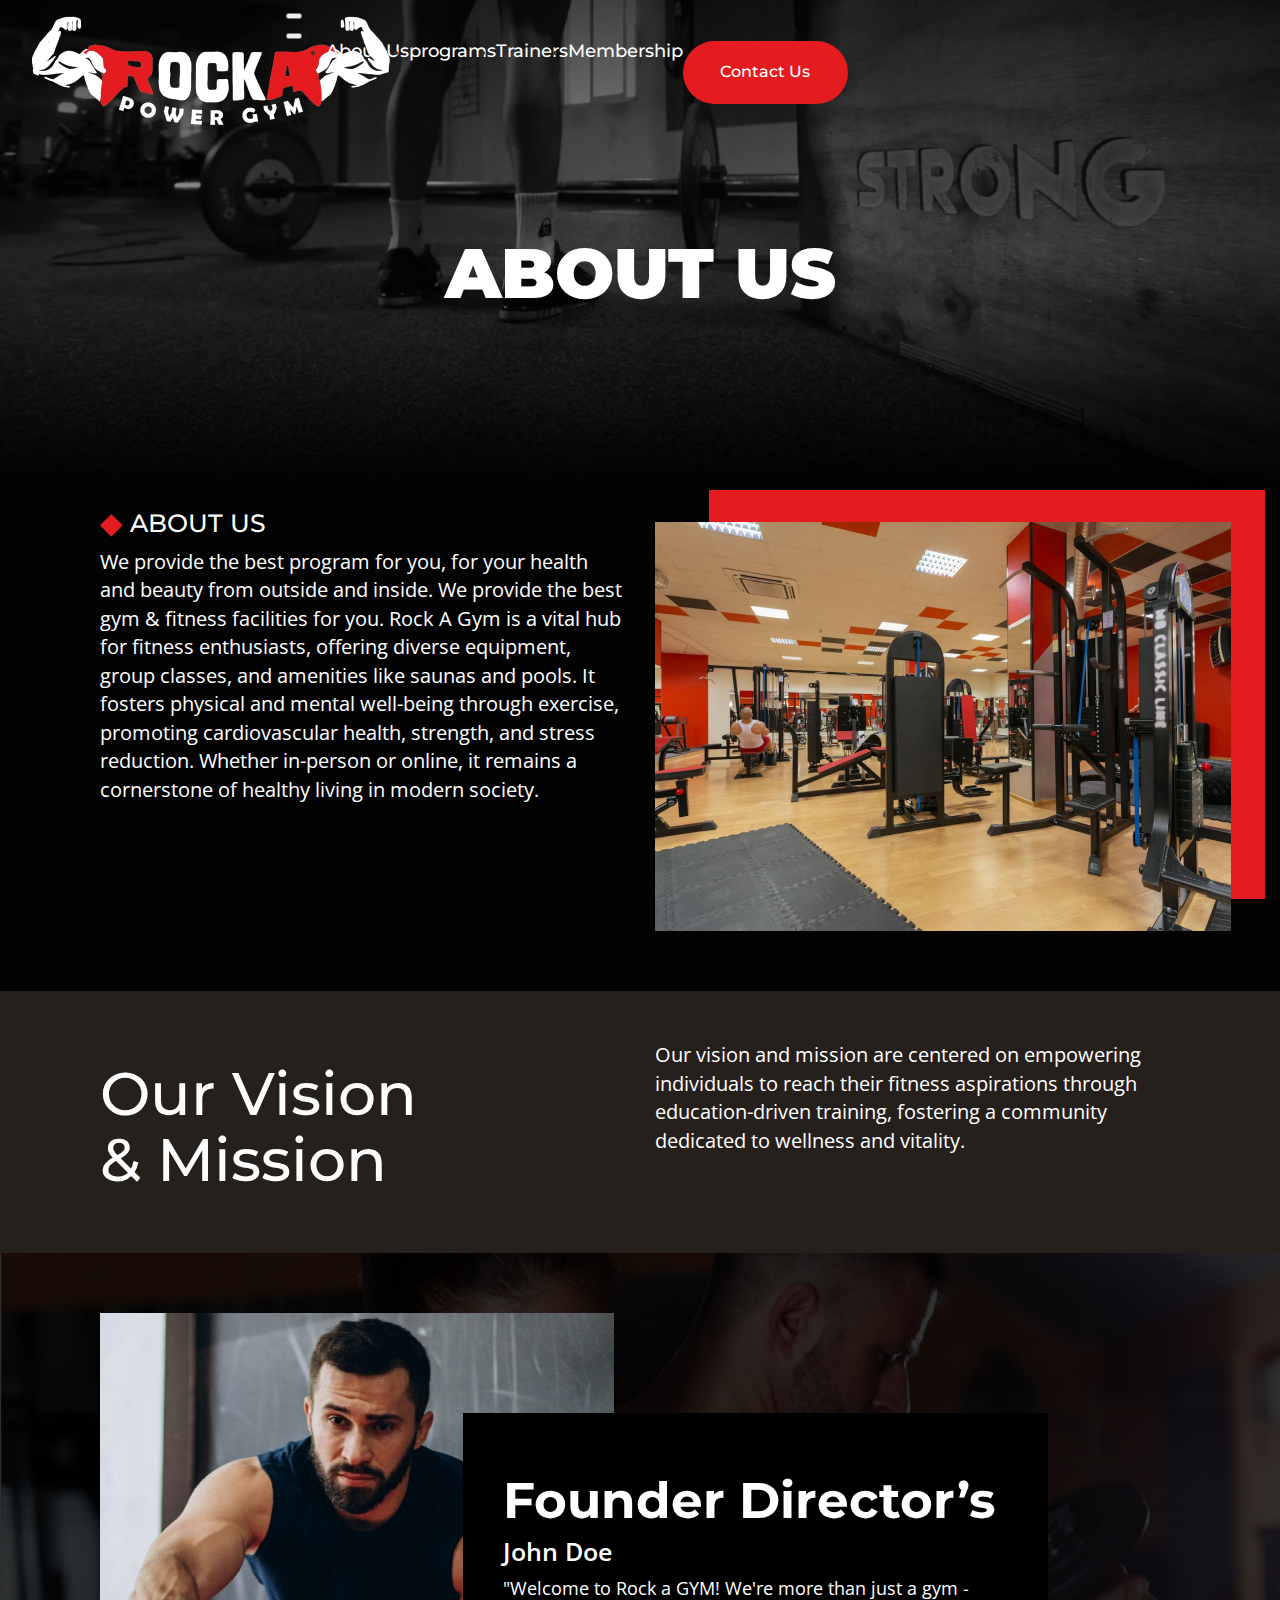
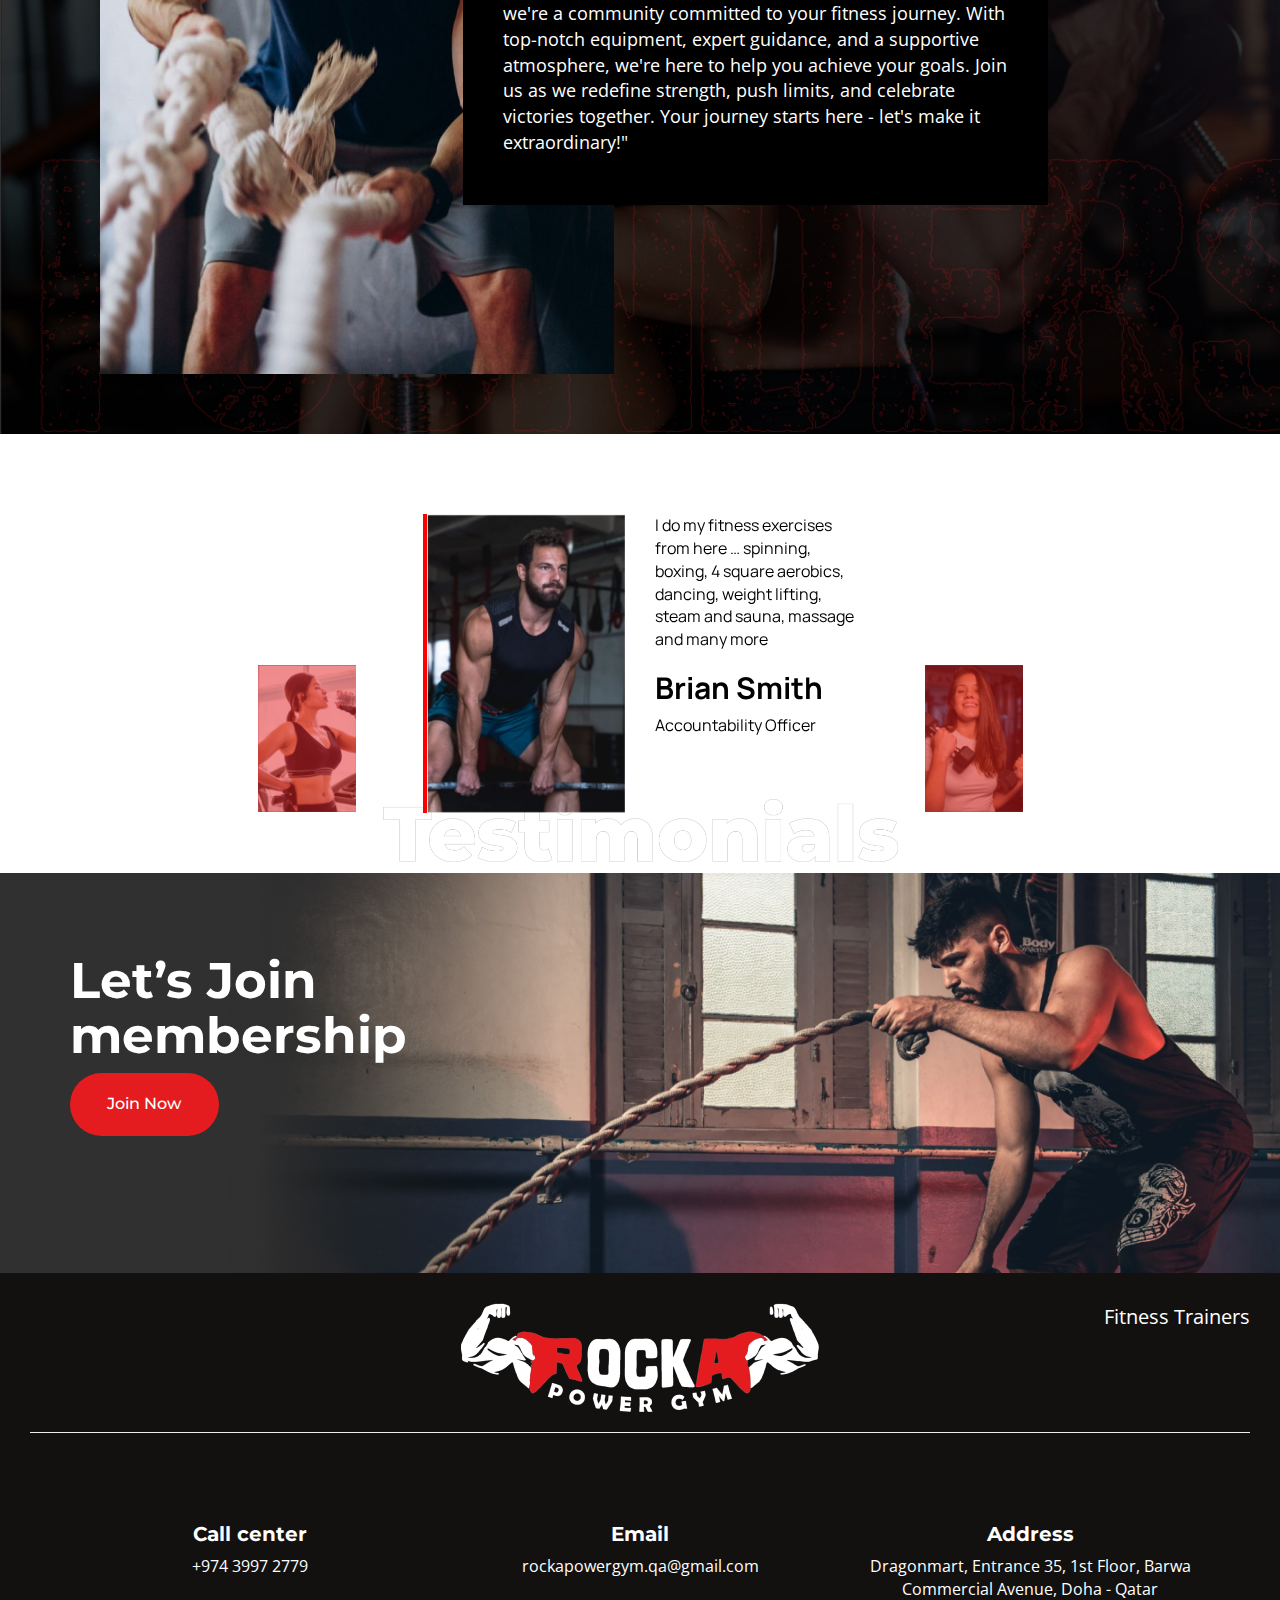
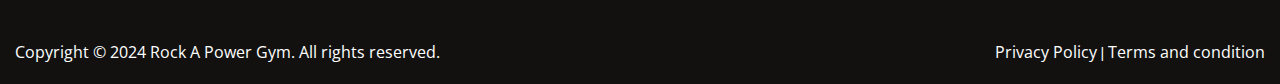
==== commit 79959945: "bvvnmvmn" ====
--- a/about.html
+++ b/about.html
@@ -131,6 +131,123 @@
 
 
 
+    <!-- slider -->
+    <div class="container-fluid pb-5">
+        <section>
+            <div class="customer-feedback pb-5">
+                <div class="container text-center">
+                    <div class="row">
+                        <div class="col-md-offset-3 col-md-6 col-sm-offset-2 col-sm-8">
+                            <div class="owl-carousel feedback-slider">
+                                <!-- slider item -->
+                                <div class="feedback-slider-item">
+                                    <div class="row">
+                                        <div class="col-lg-6">
+                                            <img src="images/slider2.png" class="center-block img-circle"
+                                                alt="Customer Feedback">
+                                        </div>
+                                        <div class="col-lg-6">
+                                            <div class="feedtext">
+                                                <p>I do my fitness exercises from here … spinning, boxing, 4 square
+                                                    aerobics, dancing, weight lifting, steam and sauna, massage and many
+                                                    more</p>
+                                                <h3>Brian Smith</h3>
+                                                <p class="customer-name">Accountability Officer</p>
+                                            </div>
+                                        </div>
+                                    </div>
+
+
+                                </div>
+                                <!-- /slider item -->
+
+                                <!-- slider item -->
+                                <div class="feedback-slider-item">
+                                    <div class="row">
+                                        <div class="col-lg-6">
+                                            <img src="images/slider1.png" class="center-block img-circle"
+                                                alt="Customer Feedback">
+                                        </div>
+                                        <div class="col-lg-6">
+                                            <div class="feedtext">
+                                                <p>I do my fitness exercises from here … spinning, boxing, 4 square
+                                                    aerobics, dancing, weight lifting, steam and sauna, massage and many
+                                                    more</p>
+                                                <h3>Brian Smith</h3>
+                                                <p class="customer-name">Accountability Officer</p>
+                                            </div>
+
+                                        </div>
+                                    </div>
+                                </div>
+                                <!-- /slider item -->
+
+                                <!-- slider item -->
+                                <div class="feedback-slider-item">
+                                    <div class="row">
+                                        <div class="col-lg-6">
+                                            <img src="images/slider3.png" class="center-block img-circle"
+                                                alt="Customer Feedback">
+                                        </div>
+                                        <div class="col-lg-6">
+                                            <div class="feedtext">
+                                                <p>I do my fitness exercises from here … spinning, boxing, 4 square
+                                                    aerobics, dancing, weight lifting, steam and sauna, massage and many
+                                                    more</p>
+                                                <h3>Brian Smith</h3>
+                                                <p class="customer-name">Accountability Officer</p>
+                                            </div>
+
+                                        </div>
+                                    </div>
+                                </div>
+                                <!-- /slider item -->
+
+                            </div>
+
+                            <!-- side thumbnail -->
+                            <div class="feedback-slider-thumb hidden-xs">
+                                <div class="thumb-prev">
+                                    <span>
+                                        <img src="images/slider1.png" alt="">
+                                    </span>
+
+
+                                </div>
+
+                                <div class="thumb-next">
+                                    <span>
+                                        <img src="images/slider3.png" alt="">
+                                    </span>
+
+                                </div>
+
+                            </div>
+                            <!-- /side thumbnail -->
+
+                        </div><!-- /End col -->
+                    </div><!-- /End row -->
+                </div><!-- /End container -->
+            </div><!-- /End customer-feedback -->
+        </section>
+    </div>
+
+    <!-- Let’s Join membership -->
+    <div class="container-fluid  letbgg">
+        <div class="container">
+            <div class="row">
+                <div class="col-lg-6">
+                    <h3 class="ledthh">Let’s Join membership</h3>
+                    <div class="socal-links">
+                        <p class="nav-item m-0">
+                            <a class="nav-link px-4 py-2 headermenusec2btn " href="#">Join Now</a>
+                        </p>
+                    </div>
+                </div>
+                <div class="col-lg-6"></div>
+            </div>
+        </div>
+    </div>
 
 
 
@@ -148,7 +265,61 @@
         <script src="https://ajax.googleapis.com/ajax/libs/jquery/3.5.1/jquery.min.js"></script>
         <script src="js/owl.carousel.min.js" type="text/javascript"></script>
         <script src="js/include-html.min.js"></script>
-
+        <script>
+    
+            jQuery(document).ready(function ($) {
+    
+                var feedbackSlider = $('.feedback-slider');
+                feedbackSlider.owlCarousel({
+                    items: 1,
+                    nav: true,
+                    dots: true,
+                    autoplay: true,
+                    loop: true,
+                    mouseDrag: true,
+                    touchDrag: true,
+                    navText: ["<i class='fa fa-long-arrow-left'></i>", "<i class='fa fa-long-arrow-right'></i>"],
+                    responsive: {
+    
+                        // breakpoint from 767 up
+                        767: {
+                            nav: true,
+                            dots: false
+                        }
+                    }
+                });
+    
+                feedbackSlider.on("translate.owl.carousel", function () {
+                    $(".feedback-slider-item h3").removeClass("animated fadeIn").css("opacity", "0");
+                    $(".feedback-slider-item img, .feedback-slider-thumb img, .customer-rating").removeClass("animated zoomIn").css("opacity", "0");
+                });
+    
+                feedbackSlider.on("translated.owl.carousel", function () {
+                    $(".feedback-slider-item h3").addClass("animated fadeIn").css("opacity", "1");
+                    $(".feedback-slider-item img, .feedback-slider-thumb img, .customer-rating").addClass("animated zoomIn").css("opacity", "1");
+                });
+                feedbackSlider.on('changed.owl.carousel', function (property) {
+                    var current = property.item.index;
+                    var prevThumb = $(property.target).find(".owl-item").eq(current).prev().find("img").attr('src');
+                    var nextThumb = $(property.target).find(".owl-item").eq(current).next().find("img").attr('src');
+                    var prevRating = $(property.target).find(".owl-item").eq(current).prev().find('span').attr('data-rating');
+                    var nextRating = $(property.target).find(".owl-item").eq(current).next().find('span').attr('data-rating');
+                    $('.thumb-prev').find('img').attr('src', prevThumb);
+                    $('.thumb-next').find('img').attr('src', nextThumb);
+                    $('.thumb-prev').find('span').next().html(prevRating + '<i class="fa fa-star"></i>');
+                    $('.thumb-next').find('span').next().html(nextRating + '<i class="fa fa-star"></i>');
+                });
+                $('.thumb-next').on('click', function () {
+                    feedbackSlider.trigger('next.owl.carousel', [300]);
+                    return false;
+                });
+                $('.thumb-prev').on('click', function () {
+                    feedbackSlider.trigger('prev.owl.carousel', [300]);
+                    return false;
+                });
+    
+            }); //end ready
+        </script>
     </body>
 
 </html>--- a/css/style.css
+++ b/css/style.css
@@ -790,6 +790,7 @@
    background-repeat: no-repeat;
    background-size: cover;
    padding: 60px 100px;
+   margin-bottom: 60px;
 }
 .flodbackmargin{
    background: #000;
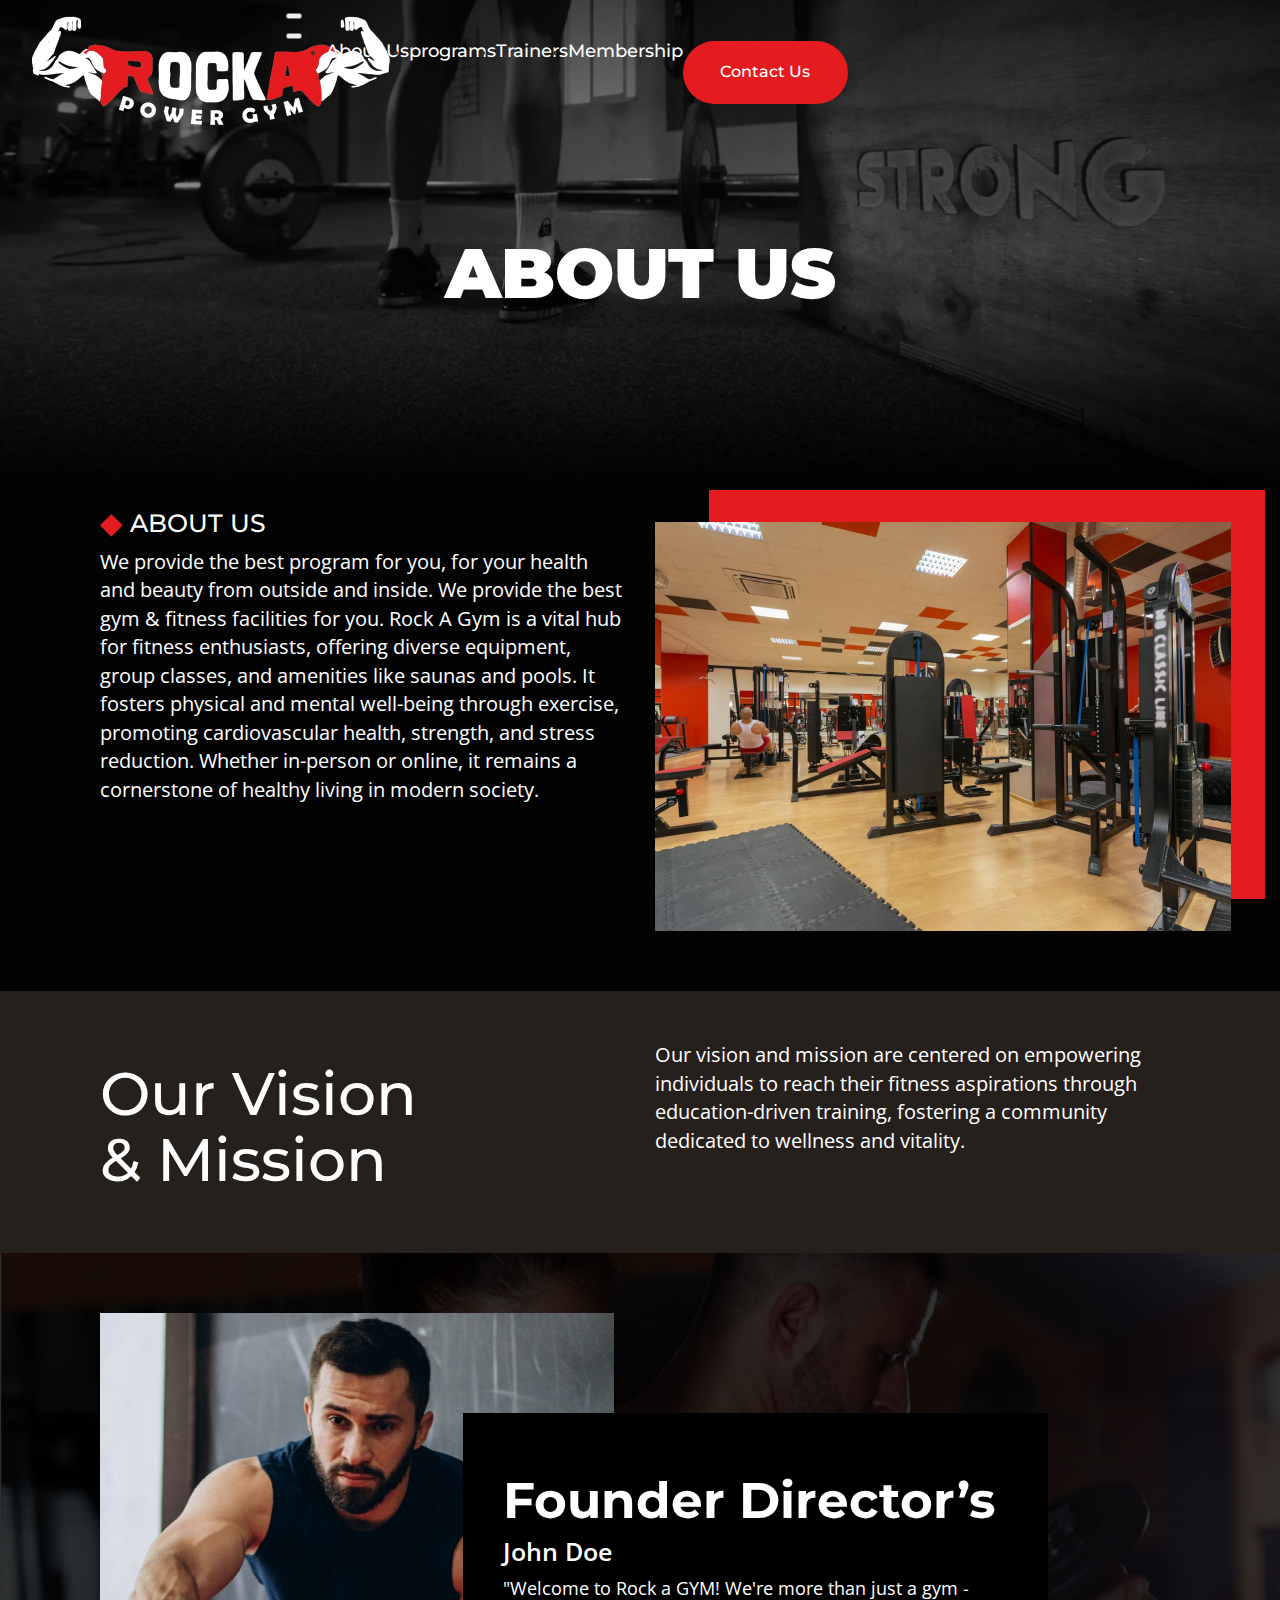
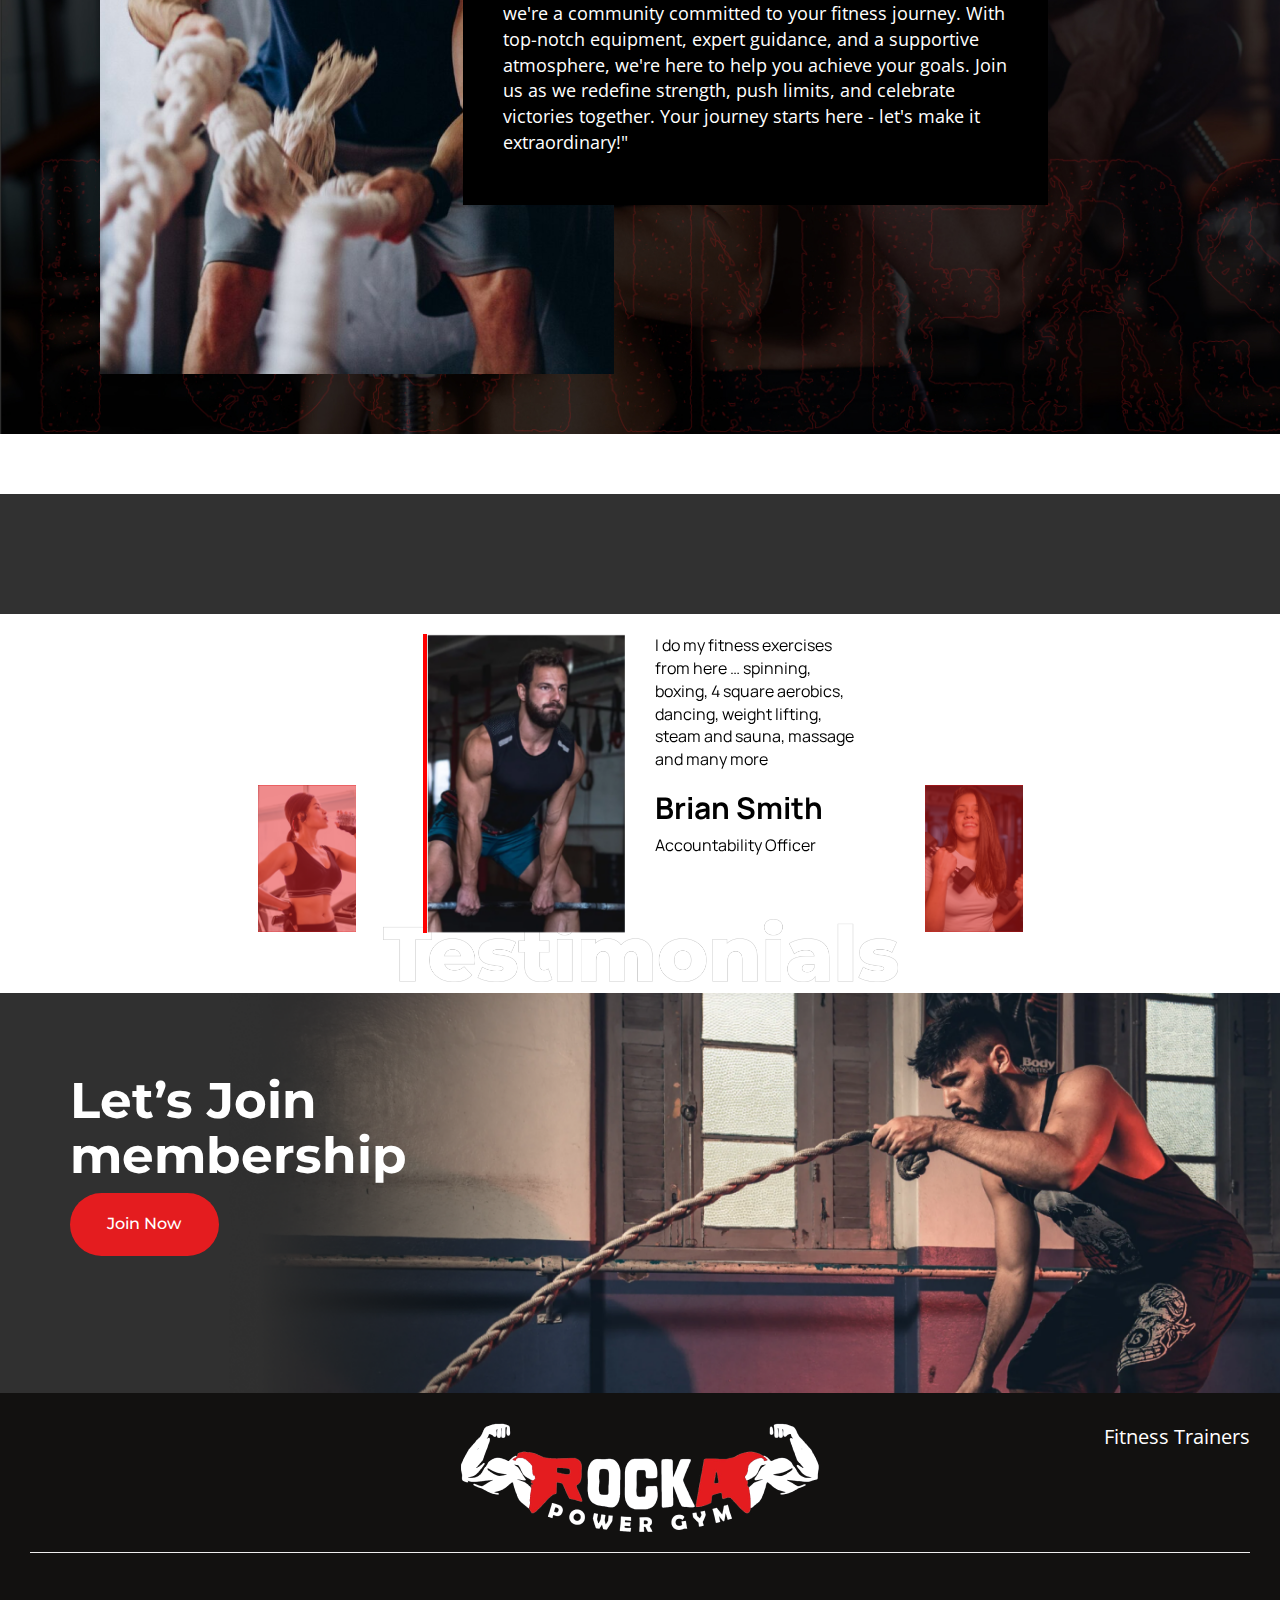
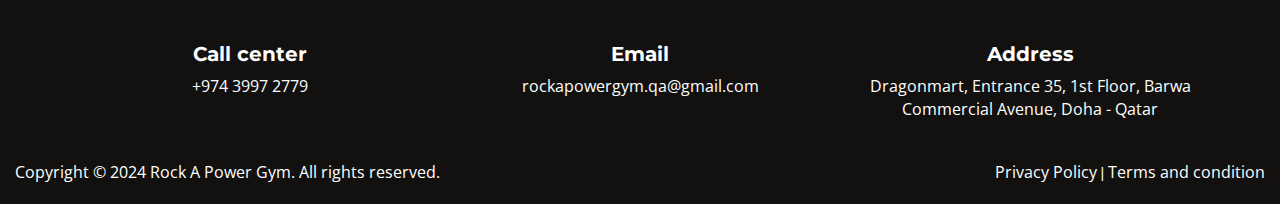
==== commit dbf571d0: "mhgcfjg" ====
--- a/about.html
+++ b/about.html
@@ -126,7 +126,11 @@
             </div>
         </div>
 
-        <!-- Look at our Trainer -->
+<!-- Look at our Trainer -->
+<div class="container-fluid secteainer-bg"></div>
+
+
+
 
 
 
--- a/css/style.css
+++ b/css/style.css
@@ -2,7 +2,7 @@
    background-image: url(../images/hero-bg.png);
    background-repeat: no-repeat;
    background-size: cover;
-   height: 1150px;
+   height: 1180px;
 
 }
 
@@ -74,12 +74,12 @@
    background: #fff;
 }
 
-.movesec {
+/* .movesec {
    background-image: url(../images/we3.png);
    background-repeat: no-repeat;
    background-size: cover;
    height: 880px;
-}
+} */
 
 .movesec p {
    color: #000;
@@ -100,6 +100,7 @@
 .bg-tra {
    background-color: #191C23;
    padding: 50px 10px;
+   margin-top: -40px;
 }
 
 .trans h2 {
@@ -817,6 +818,60 @@
    color: #fff;
    font-family: "Open Sans";
    font-size: 18px;
+}
+.secteainer-bg{
+background-color: #313131;
+padding: 60px 10px;
+}
+
+.secover{
+   overflow: hidden;
+   padding: 150px 0px 118px 0px;
+   position: relative;
+   margin-top: -325px;
+}
+
+
+.maeqsec1{
+   background-color: #4f4f4f;
+   padding: 10px 0px;
+   transform: rotate(10deg);
+   margin-top: -20px;
+   margin-left: -20px;
+   margin-right: -20px;
+}
+.maeqsec2{
+   background-color: #fff;
+   padding: 10px 0px;
+   transform: rotate(-10deg);
+   margin-top: -75px;
+   margin-left: -20px;
+   margin-right: -20px;
+}
+.redroundsec{
+   background-color: red;
+   width: 30px;
+   height: 30px;
+   margin-top: 20px;
+   border-radius: 50%;
+
+}
+.maintextmarqflex{
+   display: flex;
+}
+.martext{
+   font-family: 'Montserrat';
+   font-size: 45px;
+   color: #FFF;
+   font-weight: 700;
+   text-transform: capitalize;
+}
+.martext2{
+   font-family: 'Montserrat';
+   font-size: 45px;
+   color: #525252;
+   font-weight: 700;
+   text-transform: capitalize;
 }
 
 
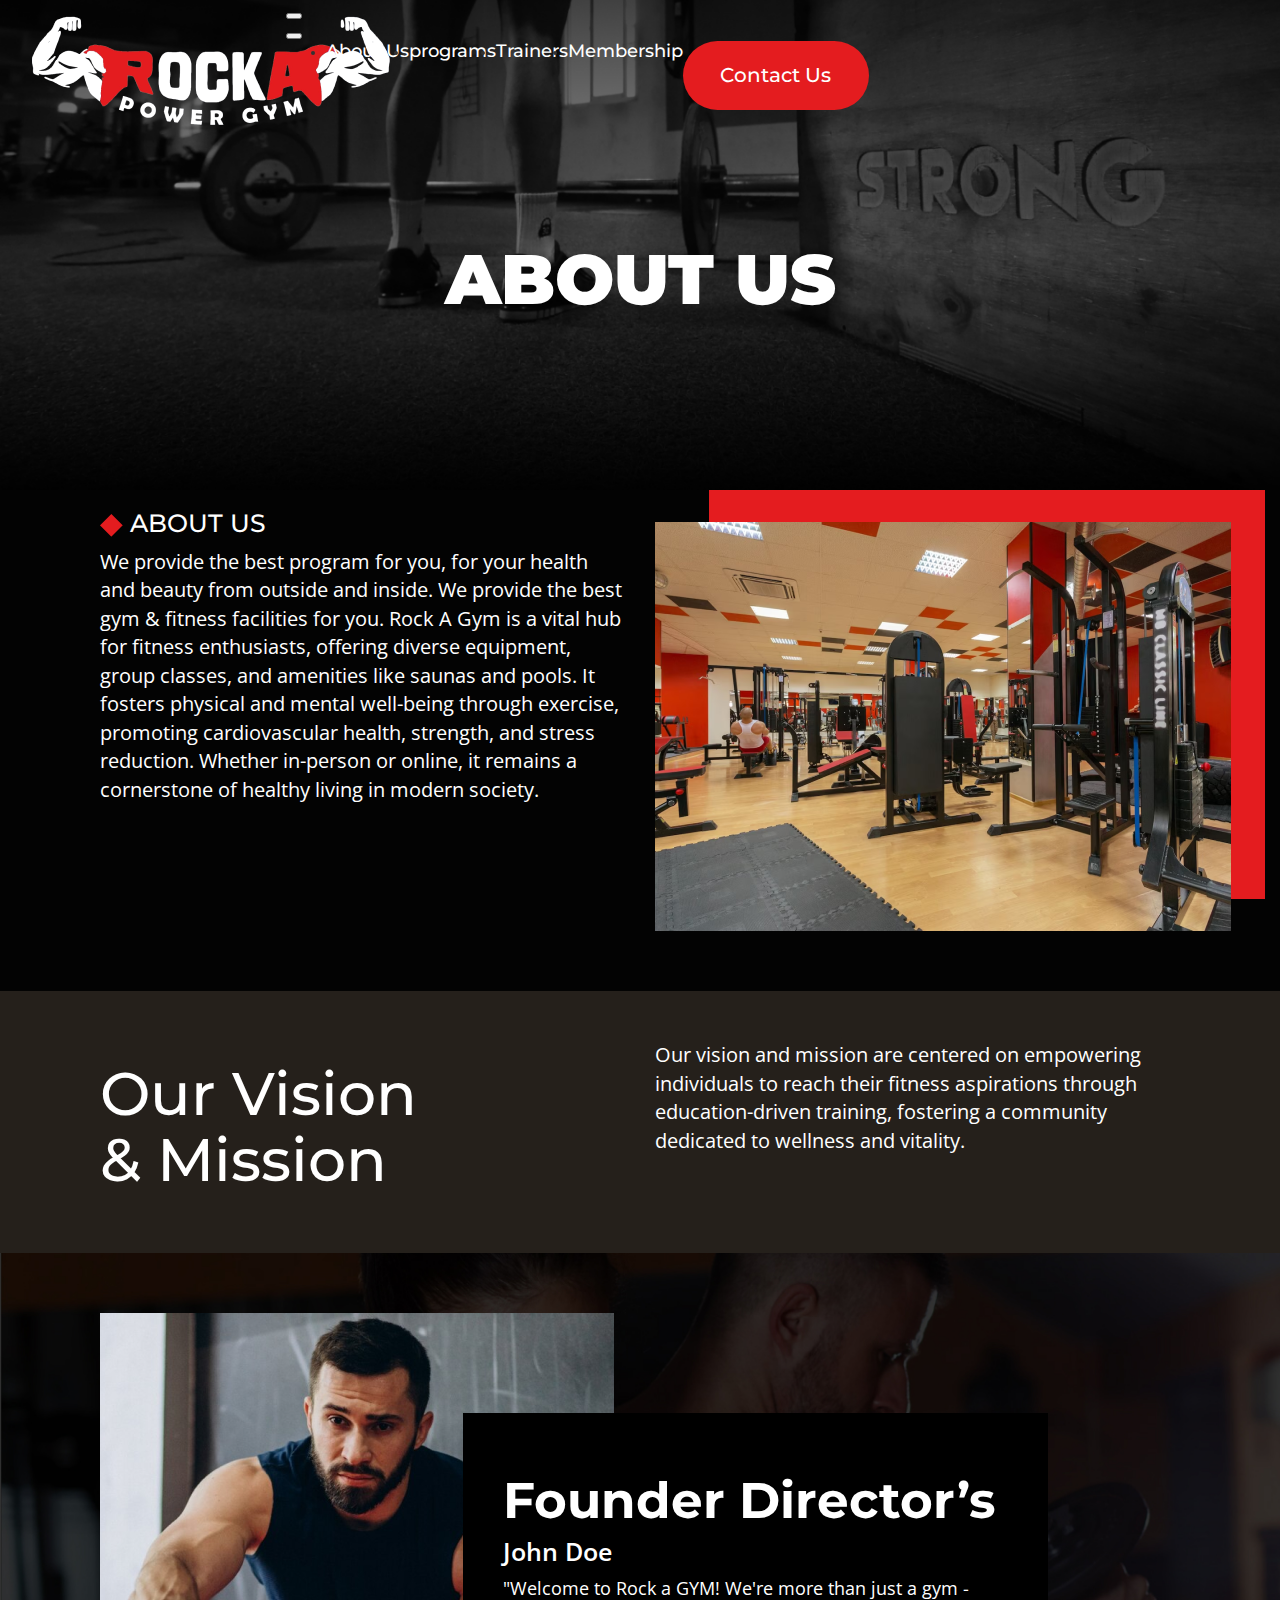
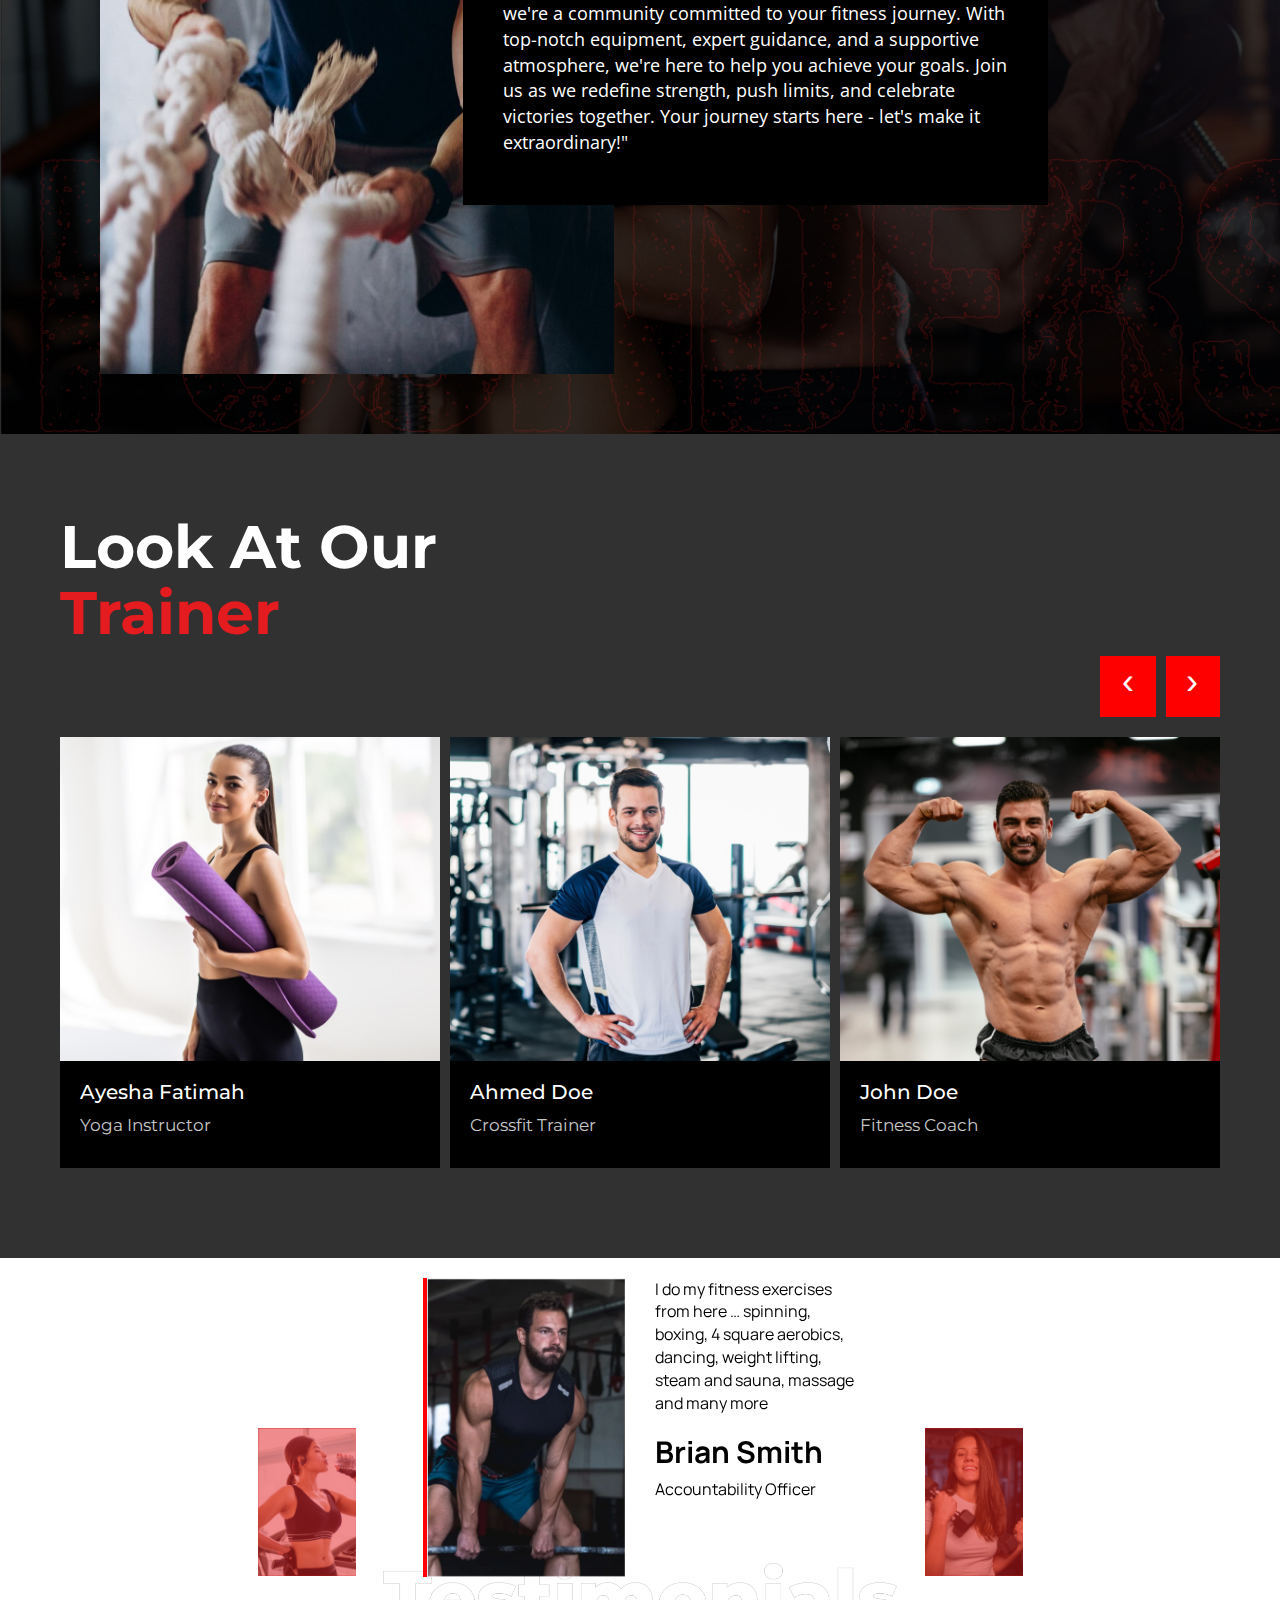
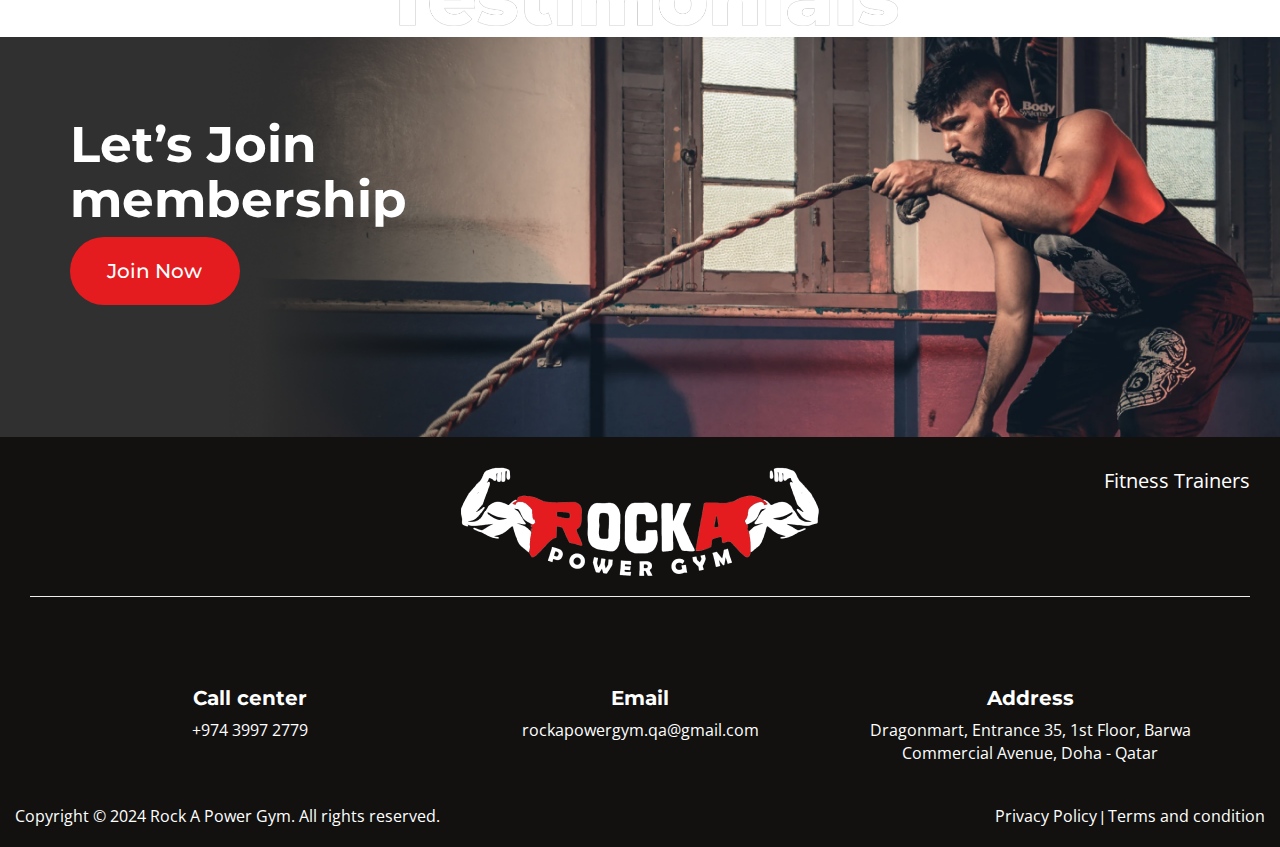
==== commit 7bf36ad5: "h,nmzdvdm" ====
--- a/about.html
+++ b/about.html
@@ -127,7 +127,42 @@
         </div>
 
 <!-- Look at our Trainer -->
-<div class="container-fluid secteainer-bg"></div>
+<div class="container-fluid secteainer-bg">
+    <h3>Look at our <br> <span>Trainer </span></h3>
+
+    <div class="owl-carousel trainer owl-theme">
+        <div class="item">
+            <div class="secmaintrainer">
+                <img class="img-fluid" src="images/trainer1.png" alt="">
+                <h4>Ayesha Fatimah</h4>
+                <p>Yoga Instructor</p>
+            </div>
+        </div>
+        <div class="item">
+            <div class="secmaintrainer">
+                <img class="img-fluid" src="images/trainer2.png" alt="">
+                <h4>Ahmed Doe</h4>
+                <p>Crossfit Trainer</p>
+            </div>
+        </div>
+        <div class="item">
+            <div class="secmaintrainer">
+                <img class="img-fluid" src="images/trainer3.png" alt="">
+                <h4>John Doe</h4>
+                <p>Fitness Coach</p>
+            </div>
+        </div>
+        <div class="item">
+            <div class="secmaintrainer">
+                <img class="img-fluid" src="images/trainer2.png" alt="">
+                <h4>Ahmed Doe</h4>
+                <p>Crossfit Trainer</p>
+            </div>
+        </div>
+
+       
+    </div>
+</div>
 
 
 
@@ -270,6 +305,22 @@
         <script src="js/owl.carousel.min.js" type="text/javascript"></script>
         <script src="js/include-html.min.js"></script>
         <script>
+            $('.owl-carousel.trainer').owlCarousel({
+    loop:true,
+    margin:10,
+    nav:true,
+    responsive:{
+        0:{
+            items:1
+        },
+        600:{
+            items:2
+        },
+        1000:{
+            items:3
+        }
+    }
+})
     
             jQuery(document).ready(function ($) {
     
--- a/css/style.css
+++ b/css/style.css
@@ -64,7 +64,7 @@
    color: #FFF;
    text-align: center;
    font-family: 'Montserrat';
-   font-size: 16px;
+   font-size: 20px;
    font-style: normal;
    font-weight: 500;
 }
@@ -120,6 +120,7 @@
    background-color: #292E32;
    padding: 20px;
    border-radius: 16px;
+   margin-bottom: 30px;
 }
 
 .home-blogbg h3 {
@@ -791,7 +792,6 @@
    background-repeat: no-repeat;
    background-size: cover;
    padding: 60px 100px;
-   margin-bottom: 60px;
 }
 .flodbackmargin{
    background: #000;
@@ -819,10 +819,7 @@
    font-family: "Open Sans";
    font-size: 18px;
 }
-.secteainer-bg{
-background-color: #313131;
-padding: 60px 10px;
-}
+
 
 .secover{
    overflow: hidden;
@@ -873,13 +870,68 @@
    font-weight: 700;
    text-transform: capitalize;
 }
-
-
-
-
-
-
-
+.secteainer-bg{
+   background-color: #313131;
+   padding: 60px 60px;
+   }
+.secteainer-bg h3{
+   font-family: 'Montserrat';
+   font-size: 60px;
+   color: #fff;
+   text-transform: capitalize;
+   font-weight: 700;
+}
+.secteainer-bg h3 span{
+   color: #E41C1F !important;
+}
+.secmaintrainer{
+   background-color: #000;
+   margin-bottom: 30px;
+}
+.secmaintrainer h4{
+   font-family: 'Montserrat';
+   font-size: 20px;
+   color: #fff;
+   padding: 10px 10px 0px 20px;
+}
+.secmaintrainer p{
+   font-family: 'Montserrat';
+   font-size: 17px;
+   color: #C7C7C7;
+   padding: 0px 10px 30px 20px;
+}
+.trainer .owl-nav {
+      padding-bottom: 20px;
+      display: flex;
+      justify-content: flex-end;
+}
+.trainer .owl-dots {
+   display: none;
+}
+.trainer button.owl-next {
+   background: red !important;
+      margin-left: 10px;
+      padding: 0px 22px 10px 22px;
+}
+.trainer button.owl-prev{
+   background: red !important;
+   padding: 0px 22px 10px 22px;
+}
+.trainer button.owl-next:hover {
+   background: #000 !important;
+
+}
+.trainer button.owl-prev:hover{
+   background: #000 !important;
+}
+.blogbgg{
+   background-color: #191C23;
+   padding: 60px;
+   
+}
+.blogmain{
+   margin-top: -190px;
+}
 
 
 
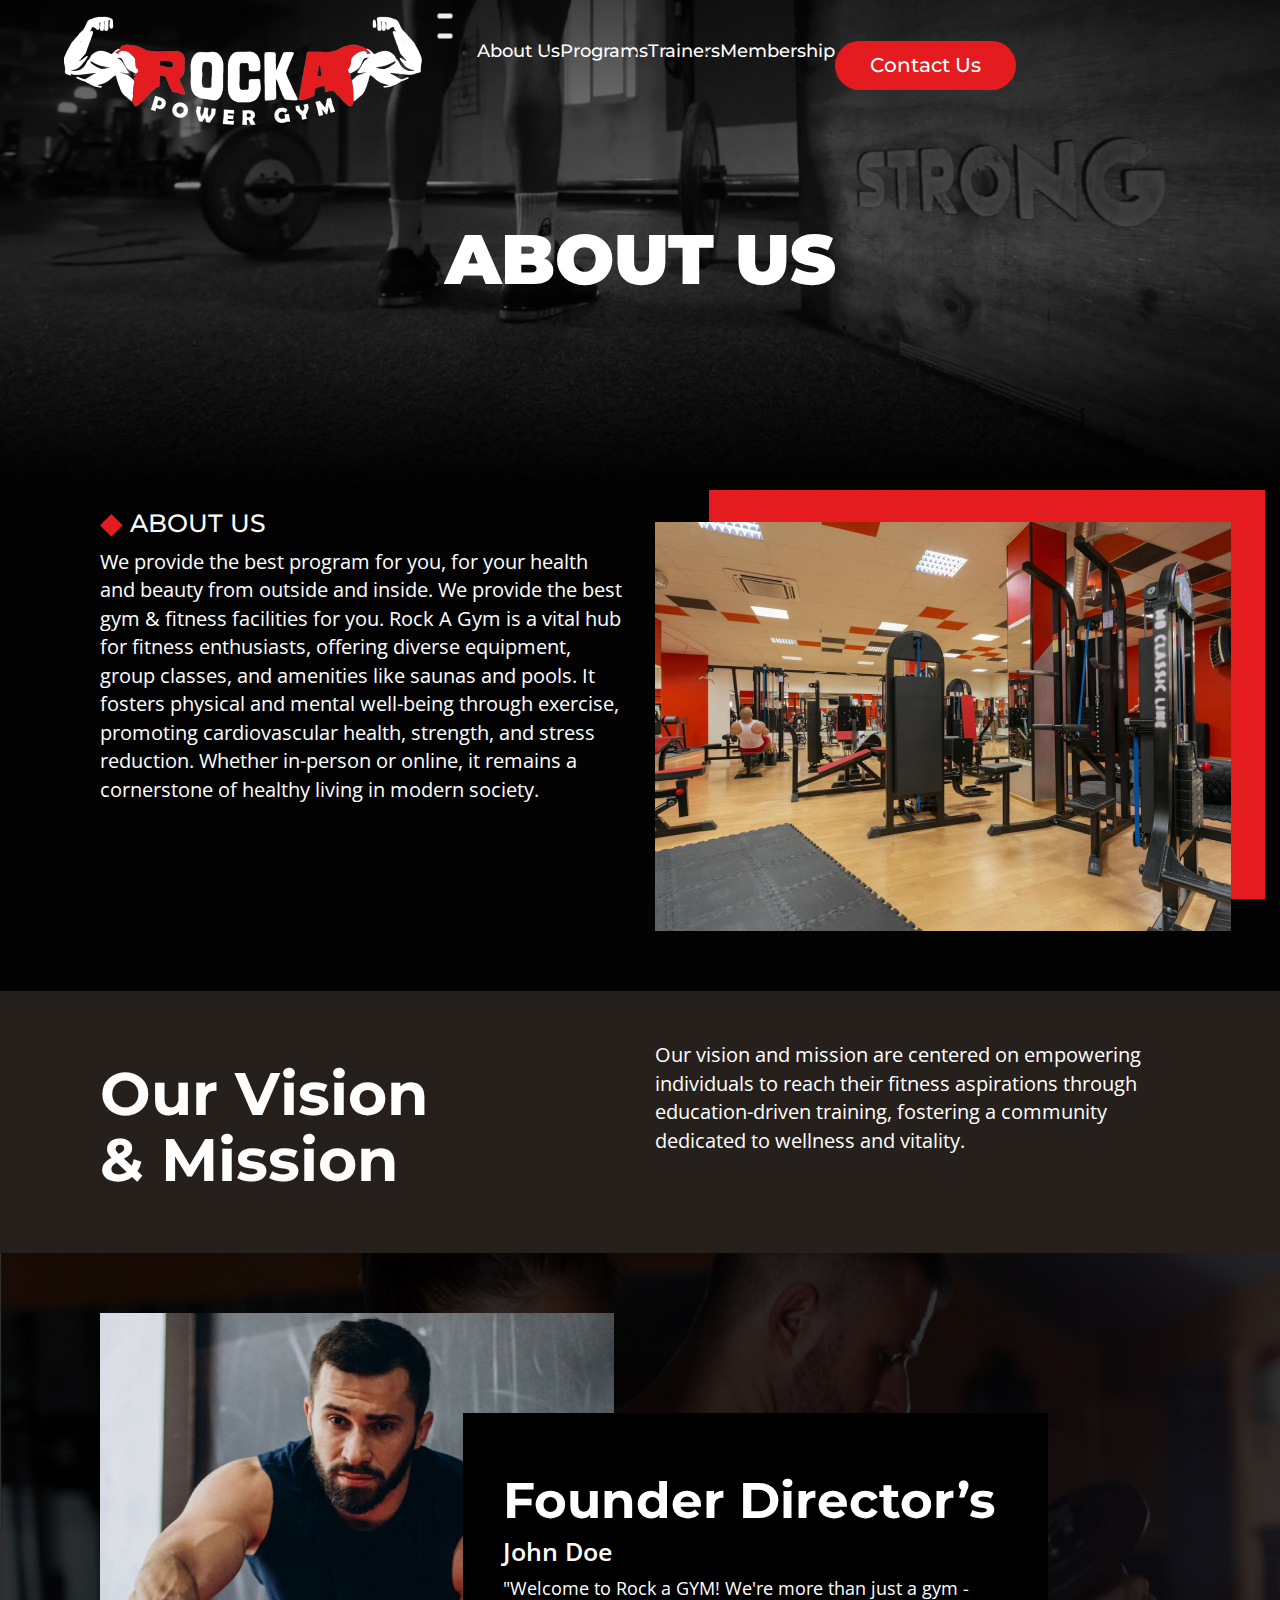
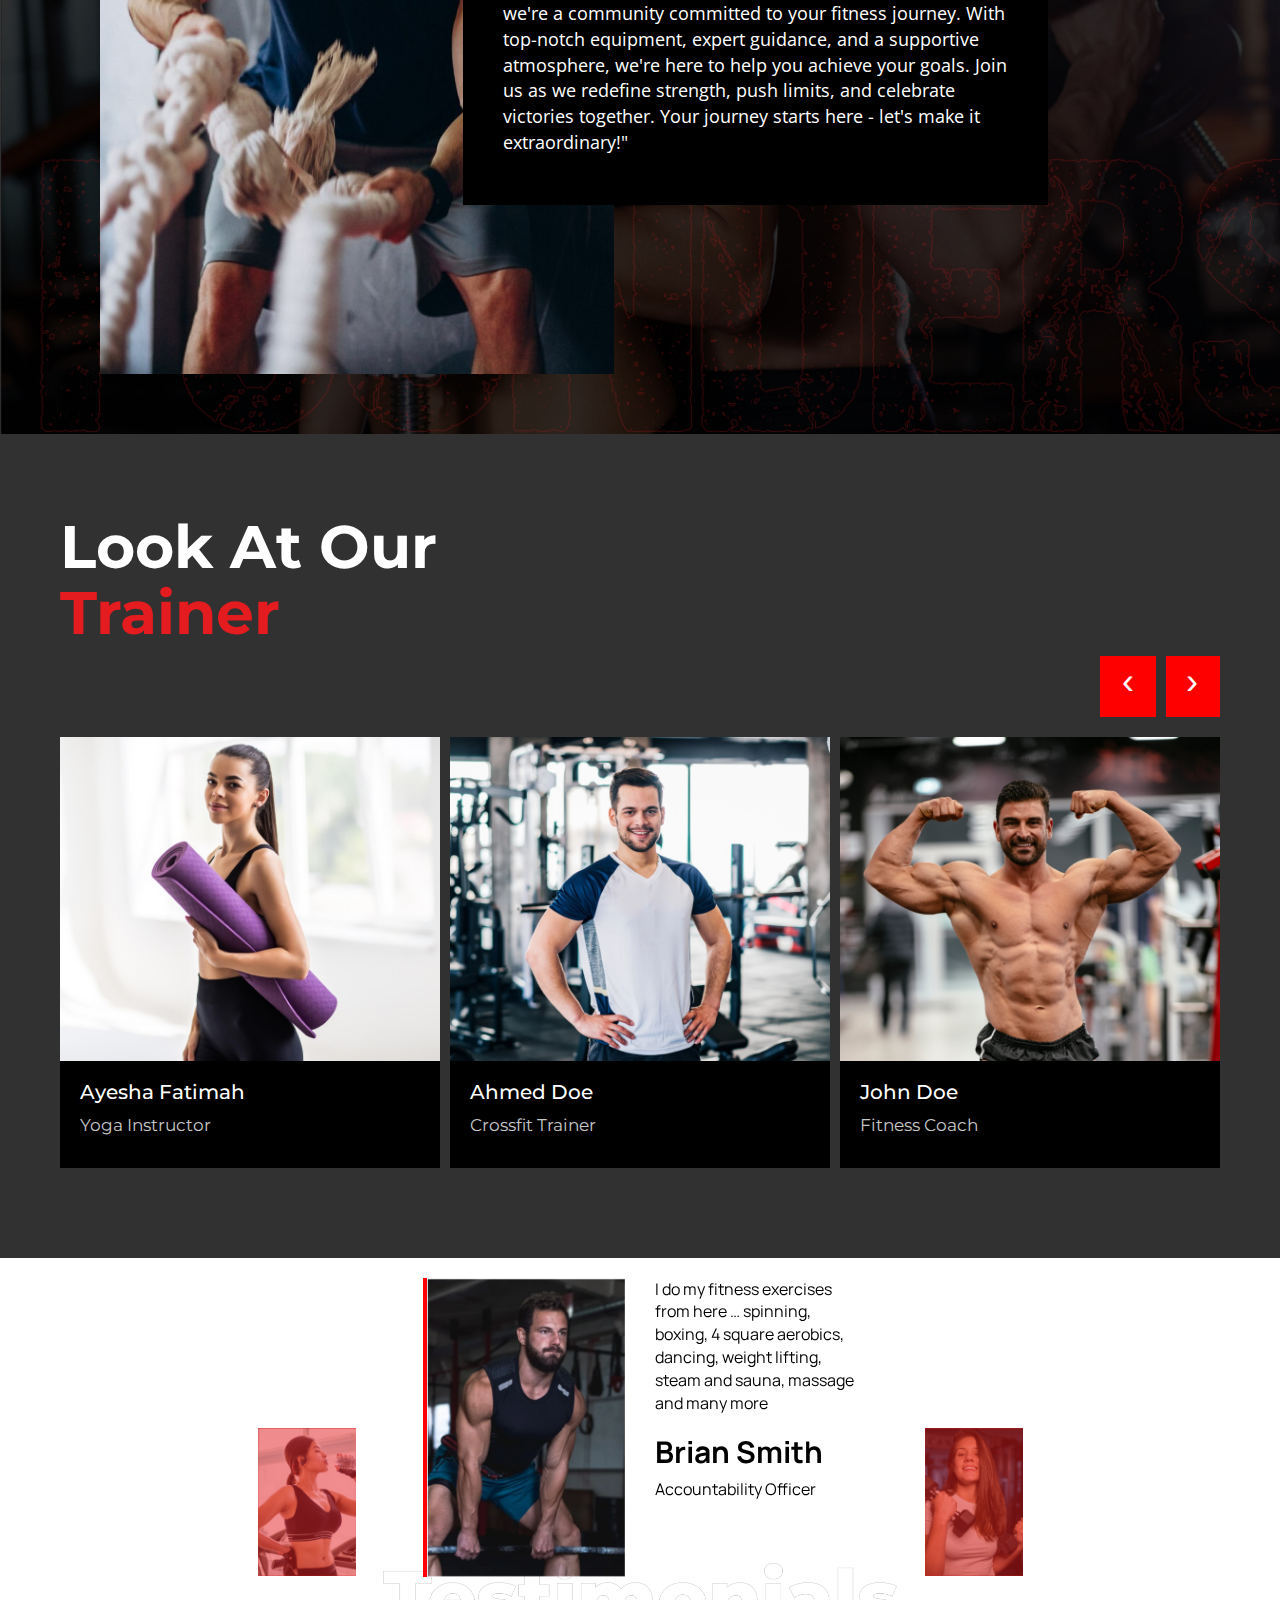
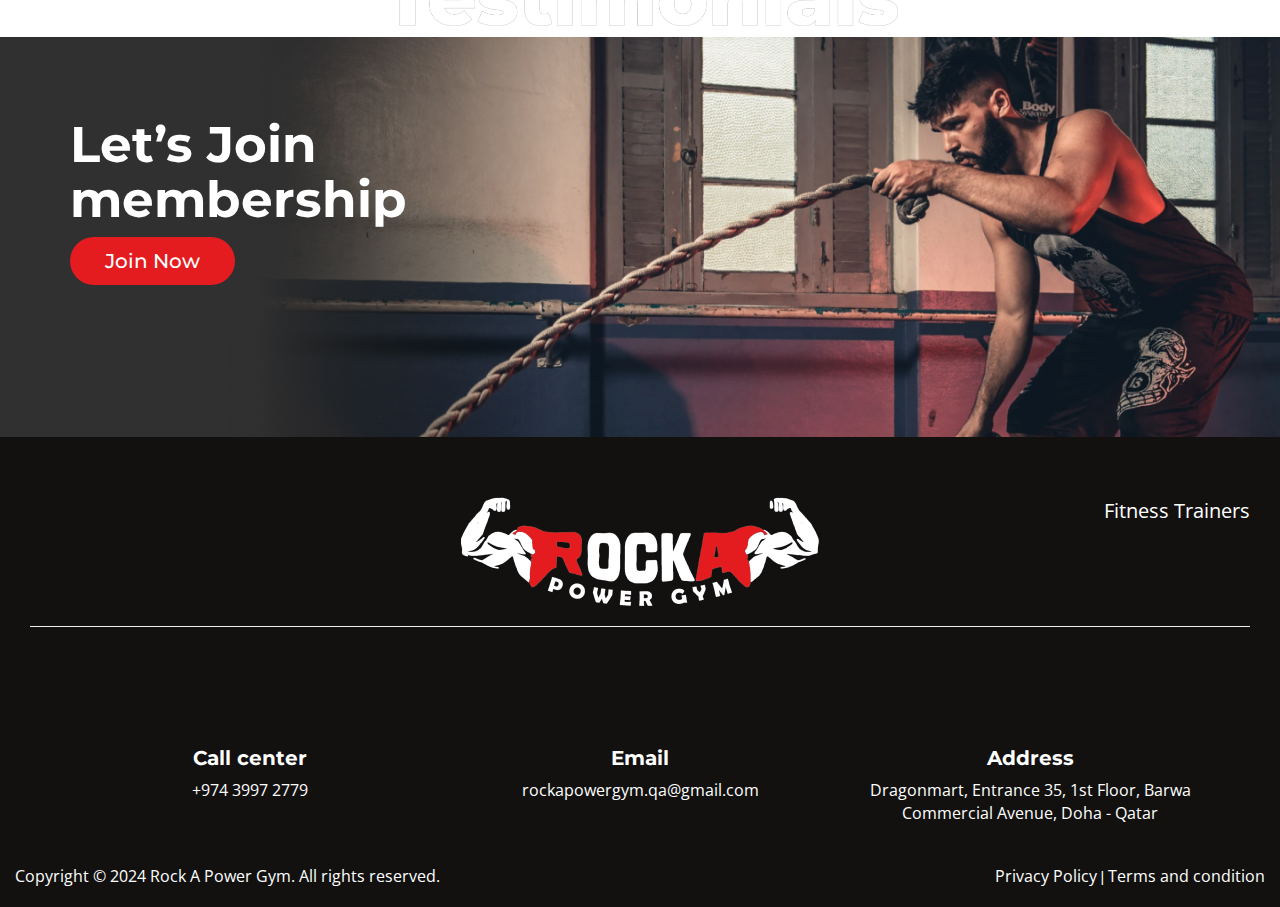
==== commit 00c388e3: "nzh" ====
--- a/about.html
+++ b/about.html
@@ -72,7 +72,7 @@
 
         <!-- about -->
         <div class="container-fluid marrabout">
-            <div class="row">
+            <div class="row m-0">
                 <div class="col-lg-6">
                     <div class="secabouttext">
                         <h3><img src="images/aboutdot.png" alt=""> about us</h3>
@@ -92,7 +92,7 @@
 
         <!-- Our Vision & Mission -->
         <div class="container-fluid secvisbgg">
-            <div class="row">
+            <div class="row m-0">
                 <div class="col-lg-6">
                     <h2 class="secvisintext">Our Vision <br> & Mission</h2>
                 </div>
@@ -108,7 +108,7 @@
         <!-- Founder Director’s -->
 
         <div class="container-fluid foundd-bgg">
-            <div class="row">
+            <div class="row m-0">
                 <div class="col-lg-5">
                     <img class="img-fluid" src="images/Founderimg.png" alt="">
                 </div>
--- a/css/style.css
+++ b/css/style.css
@@ -2,12 +2,19 @@
    background-image: url(../images/hero-bg.png);
    background-repeat: no-repeat;
    background-size: cover;
-   height: 1180px;
-
-}
-
+   height: 1080px;
+
+}
+.secwhitpad{
+   width: 1185px !important;
+ }
+ .navbar-expand-xl .navbar-nav {
+   flex-direction: row;
+   display: flex;
+   justify-content: flex-end !important;
+ } 
 .paddhero {
-   padding-top: 565px;
+   padding-top: 20px;
 }
 .socal-links {
    display: flex;
@@ -39,13 +46,13 @@
 .paddhero2 p a {
    font-family: "Open Sans";
    font-size: 16px;
-   color: #E41C1F;
+   color: #FFF;
    font-weight: 600;
    text-decoration: none;
 }
 
 .paddhero2 p a:hover {
-   color: #fff;
+   color: #E41C1F;
 }
 
 .headermenusec {
@@ -54,13 +61,14 @@
    font-size: 18px;
    font-style: normal;
    font-weight: 500;
+   text-transform: capitalize;
 }
 
 .headermenusec2btn {
    background: #E41C1F;
    border-radius: 40px;
    display: inline-flex;
-   padding: 20px 37.18px 20px 37.38px;
+   padding: 10px 35px 10px 35px !important;
    color: #FFF;
    text-align: center;
    font-family: 'Montserrat';
@@ -103,6 +111,11 @@
    margin-top: -40px;
 }
 
+.bg-tra22 {
+   background-color: #191C23;
+   padding: 50px 10px !important;
+  
+}
 .trans h2 {
    font-family: 'Montserrat';
    color: #fff;
@@ -115,12 +128,14 @@
    font-size: 18px;
    color: #fff;
 }
+
 
 .home-blogbg {
    background-color: #292E32;
    padding: 20px;
    border-radius: 16px;
    margin-bottom: 30px;
+   text-align: center;
 }
 
 .home-blogbg h3 {
@@ -130,12 +145,18 @@
    font-weight: 500;
    text-align: center;
 }
+.bg-tra22 {
+   background-color: #191C23;
+   padding: 50px 10px;
+   margin-top: 0px;
+}
 
 .home-blogbg p {
    font-family: "Open Sans";
    font-size: 16px;
    color: #EEEEEE;
    padding-top: 20px;
+   text-align: left;
 }
 
 .home-blogbg p a {
@@ -158,7 +179,7 @@
    background-image: url(../images/Placeholder.png);
    background-repeat: no-repeat;
    background-size: cover;
-   padding: 60px 10px;
+   padding: 60px 10px !important;
 }
 
 .ourpr h2 {
@@ -672,7 +693,7 @@
 /* footer*/
 .footer-bg{
    background-color: #121110;
-   padding: 30px 30px;
+   padding: 60px 30px 30px 30px;
 }
 .socalicon{
    display: flex;
@@ -748,6 +769,17 @@
    height: 500px;
 
 }
+.aboutbg23 {
+   background-image: url(../images/aboutpagebackground.png);
+   background-repeat: no-repeat;
+   background-size: cover;
+   background-position: bottom;
+   height: 350px;
+
+}
+.nav-link:focus, .nav-link:hover {
+   color: #000 !important;
+}
 .heaname h1{
    font-family: 'Montserrat';
    font-size: 70px;
@@ -781,6 +813,7 @@
    font-family: 'Montserrat';
    font-size: 60px;
    color: #fff;
+   font-weight: 700;
 }
 .secvisintext2{
    color: #fff;
@@ -887,18 +920,21 @@
 .secmaintrainer{
    background-color: #000;
    margin-bottom: 30px;
+   text-align: center;
 }
 .secmaintrainer h4{
    font-family: 'Montserrat';
    font-size: 20px;
    color: #fff;
    padding: 10px 10px 0px 20px;
+   text-align: left;
 }
 .secmaintrainer p{
    font-family: 'Montserrat';
    font-size: 17px;
    color: #C7C7C7;
    padding: 0px 10px 30px 20px;
+   text-align: left;
 }
 .trainer .owl-nav {
       padding-bottom: 20px;
@@ -930,60 +966,185 @@
    
 }
 .blogmain{
-   margin-top: -190px;
-}
-
-
-
-
-
-
-
-
-
-
-
-
-
-
-
-
-
-
-
-
-
-
-
-
-
-
-
-
-
- /* RESPONSIVE */
- @media screen and (max-width: 767px) {
-   .feedback-slider-item:after {
-     left: 30px;
-     right: 30px;
-   }
-   .customer-feedback .owl-nav [class*="owl-"] {
-     position: absolute;
-     top: 50%;
-     transform: translateY(-50%);
-     margin-top: 45px;
-     bottom: auto;
-   }
-   .customer-feedback .owl-prev {
-     left: 0;
-   }
-   .customer-feedback .owl-next {
-     right: 0;
-   }
+   margin-top: -160px;
+}
+.secmemberpp{
+   margin-bottom: 30px;
+}
+.secmemberpp p{
+   text-align: center;
+   color: #fff;
+   font-family: 'Montserrat';
+   font-size: 20px;
+}
+.secmemberbg{
+   background-color: #fff;
+   padding: 40px 30px;
+}
+.secmemberbg h2{
+   font-family: 'Montserrat';
+   font-size: 50px;
+   text-align: center;
+   color: #000;
+   font-weight: 700;
+}
+.secmemberbg h2 span{
+   color: #E41C1F;
+   font-size: 18px;
+   font-weight: 600;
+}
+.secmemberbg h4{
+   color: #E41C1F;
+   font-size: 20px;
+   font-weight: 700;
+   font-family: 'Montserrat';
+   text-align: center;  
+   padding-bottom: 10px;
+}
+.secmemberbg p{
+   color: #000;
+   font-size: 19px;
+   font-weight: 500;
+   font-family: 'Montserrat';
+}
+.secmemberbg p span{
+   color: #E41C1F;
+   font-size: 20px;
+   font-weight: 700;
+   font-family: 'Montserrat';
+}
+.secptagemember{
+   padding: 20px 0px 60px 0px ;
+}
+
+.secmemberbtn{
+   text-align: center;
+   padding-bottom: 30px;
+}
+.secmemberbtn a{
+  background-color: #E41C1F;
+  padding: 15px 30px ;
+  color: #fff;
+  font-size: 20px;
+   font-weight: 600;
+   font-family: 'Montserrat';
+   text-decoration: none;
+   text-transform: uppercase;
+   border-radius: 10px;
+}
+.secmemberbtn a:hover{
+   background-color: #000;
+}
+.blogbgg4{
+   background-color: #191C23;
+   padding: 60px;
+   margin-top: -150px;
    
- }
- @media (max-width: 767px) {
-   .effect-image-1 {
-      margin: 30px 0px;
-   }
-}+}
+
+.aboutbg22 {
+   background-image: url(../images/contactbgg.png);
+   background-repeat: no-repeat;
+   background-size: cover;
+   background-position: top;
+   height: 500px;
+
+}
+/* CONTAINER */
+
+.sec-cont-hh{
+   font-family: 'Montserrat';
+   font-style: normal;
+   font-weight: 700;
+   font-size: 40px;
+   color: #fff;
+}
+.sec-cont-hh2{
+   font-family: 'Montserrat';
+   font-style: normal;
+   font-weight: 700;
+   font-size: 30px;
+   color: #000;
+}
+.form-group {
+   margin-bottom: 15px;
+   padding-left: 0px;
+}
+.sec-cont-pp {
+   font-family: 'Manrope';
+   font-weight: 400;
+   font-size: 20px;
+   color: #fff;
+   padding-bottom: 20px;
+}
+.form-group label{
+   color: #fff;
+}
+.seccont-add-h {
+   font-family: 'Manrope';
+   font-size: 20px;
+   line-height: 150%;
+   font-weight: 700;
+   color: #000000;
+}
+.seccont-add-h span i{
+   color: #E41C1F;
+}
+.seccont-add-p{
+   font-family: 'Manrope';
+   font-weight: 400;
+   font-size: 18px;
+   color: #000000;
+   text-decoration: none;
+}
+.sec-contact-padding{
+   padding: 60px 0px;
+}
+.iconsc span i{
+   color: #E41C1F;
+}
+
+.navbar:before, .navbar:after {
+   display: table;
+   content: " ";
+   display: none;
+}
+.sec-menu-btn2 {
+   background:#E41C1F;
+   font-family: 'Manrope';
+   font-style: normal;
+   text-transform: uppercase;
+   font-weight: 600;
+   font-size: 18px;
+   line-height: 24px;
+   color: #fff;
+   padding: 15px 30px;
+   border: none;
+}
+
+.sec-menu-btn2:hover {
+   background:#FFF;
+   color: #000;
+}
+.contbgg{
+   background: #fff;
+   padding: 20px;
+}
+
+
+
+
+
+
+
+
+
+
+
+
+
+
+
+
+
+
--- a/css/responsive.css
+++ b/css/responsive.css
@@ -1,414 +1,437 @@
+
+
+
+
+
+
+
+
+
+
+
+/* -------1920--------- */
+
+@media only screen and (min-width:1920px) {
+.secwhitpad{
+  width: 1480px !important;
+}
+.navbar-expand-xl .navbar-nav {
+  flex-direction: row;
+  display: flex;
+  justify-content: flex-end !important;
+} 
+.headermenusec {
+  font-size: 25px;
+}
+  .container-fluid {
+    width: 1903px;
+    margin: auto;
+    padding: 0;
+  }
+
+  .secover {
+    padding: 193px 0px 163px 0px !important; 
+}
+.paddhero2 {
+  padding-top: 553px;
+}
+.bg-tra {
+  margin-top: -130px !important;
+  padding-top: 75px;
+  padding-bottom: 50px;
+}
+.feedback-slider-item {
+  position: relative;
+  padding: 10px;
+  margin-top: 0px;
+}
+.thumb-prev {
+  position: absolute;
+  z-index: 99;
+  top: 36%;
+  width: 160px;
+  height: 99px;
+  left: -167px;
+}
+.thumb-next{
+  position: absolute;
+  z-index: 99;
+  top: 36%;
+  width: 160px;
+  height: 99px;
+}
+.footer-bg{
+  background-color: #121110;
+  padding: 60px 30px 30px 30px !important;
+}
+.hero-bg {
+  height: 1180px;
+}
+.bg-tra22 {
+  background-color: #191C23;
+  padding: 90px 10px !important;
+
+}
+.letbgg {
+  background-image: url(../images/letbgg.png);
+  background-repeat: no-repeat;
+  background-size: cover;
+  height: 507px;
+  padding: 100px 60px 10px !important;
+}
+.secvisbgg {
+  background-color: #25201B;
+  padding: 50px 100px !important;
+}
+.secteainer-bg {
+  background-color: #313131;
+  padding: 60px 60px;
+}
+.customer-feedback.pb-5 {
+  padding-top: 50px;
+}
+.marrabout {
+  padding: 0px 100px 60px 100px;
+}
+.blogbgg {
+  padding: 60px;
+}
+.secmaintrainer {
+  padding-top: 65px;
+}
+.blogbgg4 {
+  padding: 90px 50px !important;
+  margin-top: 0px;
+}
+
+
+}
+
+
+
 @media only screen and (max-width:1440px) {
 
-a.nav-link.px-4.text-light {
-  font-size: 14px ;
-}
-a.navbar-brand {
-  width: 270px;
-}
-}
-
-
-
-
-
-
-
-
-
-
-/* -------1920--------- */
-
-@media only screen and (min-width:1920px) {
-
-  .container-fluid {
-    width: 1899px;
+  a.nav-link.px-4.text-light {
+    font-size: 14px ;
   }
-}
-
-
-
-
-
-
-
-
-
-
-
-
-@media only screen and (max-width:1024px) {
-
-  .nuber-bg h1 {
-    font-size: 300px;
+  
   }
-  .founder-bg h1 {
-    font-size: 280px;
-  }
-  a.navbar-brand {
-    width: 25% !important;
-    flex-shrink: 0;
-}
-.sec-logo-img {
-  min-width: 43% !important;
-  max-width: none !important;
-  width: 100%;
-}
-a.nav-link.px-4.text-light , a.nav-link.dropdown-toggle.text-light{
-  font-size: 13px;
-  padding: 10px 6px !important;
-}
-#selider1 button.owl-prev {
-  margin-left: -55px;
-  width: 60px;
-  height: 87px;
-}
-#selider1 button.owl-next {
-  margin-right: -44px;
-  width: 60px;
-  height: 87px;
-}
-.price-text h5 {
-  font-size: 40px;
-}
-.price-text {
-  padding: 10px !important;
-}
-.price-text p {
-  font-size: 16px;
-}
-.sec-ss h4 {
-  font-size: 19px;
-}
-.text-fre p {
-  font-size: 20px;
-}
-.slider-text p {
-  font-size: 16px;
-}
-.hero-bg2 h2, .hero-bg2-1 h2, .hero-bg2-2 h2, .hero-bg2-3 h2, .hero-bg2-4 h2, .hero-bg2-5 h2, .hero-bg2-6 h2, .hero-bg2-7 h2 {
-  font-size: 80px;
-}
-.work-h {
-  font-size: 40px;
-}
-.img-sli h3 {
-  font-size: 20px;
-}
-.sec-padd-our ul li {
-  font-size: 20px;
-  line-height: 42.5px;
-}
-.sec-hright {
-  height: 250px;
-}
-}
-
-
-
-
-
-
-
-
-
-
-
-
-
-
-@media only screen and (max-width:767px) {
-  .text-fre {
-    padding-top: 30px;
-}
-.sec-hright , .sec-hright2 , .sec-hright3 , .sec-hright3p {
-  height: auto;
-}
-  .container-fluid.sec-menu-bgg {
-    background: rgb(9,9,9);
-}
-.hero-bg h2 , .hero-bg h3{
-  font-size: 55px;
-}
-.train-bg h1{
-  font-size: 30px;
-  padding-top: 0px;
-}
-.nuber-bg h1 , .founder-bg h1{
-  font-size: 80px;
-  margin-top: 0;
-}
-.img-marg {
-  margin-bottom: 0px;
-  padding-top: 30px;
-} 
-.sec-slid-img {
+
+
+/* 1024 */
+@media only screen and (min-width:1024px) {
+  .secover {
+    padding: 181px 0px 155px 0px;
+}
+.bg-tra {
+  margin-top: -110px;
+}
+}
+
+
+
+
+
+
+@media only screen and (max-width:768px) {
+  .hero-bg {
+    background-image: url(../images/mobilehemobg.png) !important;
+    background-repeat: no-repeat;
+    background-size: cover;
+    height: 600px;
+    padding: 0;
+ }
+ .navbar-expand-xl .navbar-nav {
+  flex-direction: column;
+  display: flex;
+  justify-content: flex-end !important;
+}
+
+.secwhitpad {
   width: 100% !important;
 }
-.mar-number{
-  margin-top: 0px;
-  flex-direction: column;
-}
-.number-img img {
-  padding: 20px 0px;
-}
-.sec-space-left-right {
-  padding: 0px 10px;
-}
-.train-bg p {
-  width: 100%;
-}
-#selider1 .owl-nav {
-  font-size: 40px !important;
-  margin-top: 0px;
-  text-align: center;
-  margin-top: 30px;
-}
-#selider1 button.owl-prev {
-  margin-left: 0px;
-  width: 50px;
-  height: 57px;
-}
-#selider1 button.owl-next {
-  margin-right: 0px;
-  float: none;
-  width: 50px;
-  height: 57px;
-}
-.founder-bg h2 {
-  color: #FFF;
-  font-size: 40px;
-  margin-bottom: 30px;
-  padding-left: 20px;
-}
-.slider-text h5 {
-  padding-top: 10px;
-}
-.sec-slider-pa {
-  padding: 40px 0px 0px 0px;
-}
-.main-slider .owl-item.active.center {
-  margin-top: 0px !important;
-}
-.owl-nav {
-  display: block;
-}
-
-.three-slider .owl-nav {
+ .paddhero2 {
+  padding-top: 10px !important;
+    padding: 0px;
+}
+.paddhero {
+  padding-top: 170px;
+}
+.secmodihid{
   display: none;
 }
-.sec-h-btn , .sec-h-btn2{
-  padding: 7px 11px;
-  font-size: 11px;
-  border-radius: 0px !important;
-}
-.hero-bg , .hero-bg2 , .hero-bg2-1 , .hero-bg2-2 , .hero-bg2-3 , .hero-bg2-4 , .hero-bg2-5 , .hero-bg2-6 , .hero-bg2-7{
-  padding: 190px 11px 85px 18px;
-  margin-top: -160px;
-}
+
 a.navbar-brand {
   width: 66% !important;
 }
-
+.navbar-brand{
+  padding: 0;
+}
 button.navbar-toggler {
-  background: #ffff;
-}
-.sec-cont {
-  border: 0;
-  background: rgba(217, 217, 217, 0.00);
-  font-weight: 400;
-  text-transform: capitalize;
-}
-a.nav-link.px-4.text-light, a.nav-link.dropdown-toggle.text-light {
-  font-size: 17px !important;
-  padding: 15px 0px !important;
-  border-bottom: 1px solid;
-}
-.about-bg {
-  padding: 00px 0px !important;
-}
-.sec-abhome p{
+  border: 1px solid #fff;
+  margin-top: 17px;
+}
+.offcanvas-header {
+  background: #000;
+}
+.headermenusec {
+  color: #000;
+}
+.navbar-nav>li>a {
+  padding-top: 0px; 
+  padding-bottom: 0px; 
+  line-height: 40px; 
+}
+.navbar-nav {
+  margin: 0;
+}
+.secheaderbtn{
+  background:transparent !important;
+    padding: 0px 0px 0px 14px  !important;
+    color: #000 !important;
+    font-size: 18px !important;
+}
+ .martext {
   font-size: 18px;
-}
-.founder-bg {
-  padding-top: 40px;
-  padding-bottom: 20px;
+  padding: 0px 0px;
+  font-weight: 500;
+  display: flex;
+    align-items: center;
+}
+.maeqsec2 {
+  display: none;
+}
+.maeqsec1 {
+  background-color: #4f4f4f;
+  padding: 0px 0px 0px 0px ;
+  transform: rotate(0deg);
+  margin-top: 0px;
+  margin-left: 0px;
+  margin-right: 0px;
+}
+.secover {
+  overflow: hidden;
+  padding: 0px;
+  position: relative;
+  margin-top: 0px;
+}
+.trans h2 {
+  font-size: 32px;
+}
+.trans2 {
+  font-size: 16px;
+}
+.home-blogbg {
+  padding: 10px;
+  border-radius: 11px;
+  margin-bottom: 27px;
+}
+.home-blogbg h3 {
+  font-size: 20px;
+}
+.ourpr h2 {
+  font-size: 31px;
+}
+.bg-prog {
+  padding: 30px 10px;
+}
+.ourpr p {
+  font-size: 16px;
+  padding-bottom: 30px;
+}
+.program-bbgg {
+  padding: 20px 10px;
+  margin-bottom: 30px;
+}
+.traning-text H3 {
+  font-size: 23px;
   padding-left: 0px;
 }
-.slider-flex {
-  display: flex;
-  flex-direction: column-reverse;
-}
-#slider2 .owl-nav {
-  margin-top: 0px;
-}
-.price-bg h1 {
-  color: #FFF;
+.traning-text p {
+  font-family: 'Open Sans';
+  color: #EEEEEE;
+  font-size: 16px;
+  padding-left: 0px;
+}
+.bg-tra {
+  margin-top: -10px;
+}
+.mobilteg{
+  padding-top: 0px !important;
+}
+.effect-image-1:hover .overlay-text-1 {
+  display: none;
+}
+.extra-tag h3 {
+  font-size: 25px;
+}
+.texxtEquipment {
+  font-size: 35px;
+  padding-top: 0px;
+}
+.mobilteg3{
+  padding: 0px !important;
+}
+.eqbgg {
+  padding: 10px;
+  margin-bottom: 30px;
+}
+.feedback-slider-item {
+  position: relative;
+  padding: 0px;
+   margin-top: 0px;
+}
+.customer-feedback.pb-5 {
+  padding-bottom: 0px !important;
+}
+.feedtext p {
+  padding-top: 10px;
+}
+.ledthh {
   font-size: 30px;
 }
-.price-bg , .price-bg2 {
-  padding: 30px 0px;
-}
-.price-bg2 h1, .price-bg5 h1 , .price-bg52 h1 {
-  font-size: 30px;
-}
-.price-text {
-  margin-bottom: 50px;
-  padding: 30px 10px !important;
-}
-.sec-ss h4 {
-  color: #000;
-  font-size: 18px;
-}
-.sec-ss h1 {
-  color: #C50;
-  text-align: left;
-  font-family: 'Syne';
-  font-size: 36px;
-}
-
-.links-add a {
-  font-size: 14px;
-}
-.footer-menu {
-  flex-direction: column;
-}
-
-.colpy-right {
-    text-align: center;
+.letbgg {
+  background-image: url(../images/letbgg.png);
+  background-repeat: no-repeat;
+  background-size: cover;
+   height: auto;
+}
+.modalmobile{
+  padding: 10px;
 }
 .footer-bg {
   background: #0D141E;
-  padding: 40px 0px 0px 0px;
-}
-.hero-bg2 h2 , .hero-bg2 h4 , .hero-bg2-1 h2,
-.hero-bg2-2 h2,
-.hero-bg2-3 h2,
-.hero-bg2-4 h2,
-.hero-bg2-5 h2,
-.hero-bg2-6 h2,
-.hero-bg2-7 h2 ,   .hero-bg2-4 h4 {
-  font-size: 50px;
-  line-height: 121%;
-}
-.img-marg2 {
-  margin-top: 0px;
-}
-.text-fre p {
-  font-size: 18px;
-}
-.our-h {
-  color: #FFF;
-  font-size: 24px;
-}
-.our-p {
+  padding: 20px 0px 20px 0px !important;
+}
+.seccont4 p a {
+  font-size: 14px;
+}
+.Copyrsec {
   text-align: center;
-  font-size: 18px;
-}
-.nuber-bg p {
-  width: 100%;
-  margin-bottom: 0px;
-}
-.activ-bg p {
-  width: 100%;
-  margin: auto;
-  padding: 0px 15px;
-}
-.courses-bg {
-  padding: 60px 10px;
-}
-.work-h {
-  color: #FFF;
-  text-shadow: 0px 0px 15px #000;
-  font-size: 40px;
-}
-.sec-mar-min{
-  margin-top: 0px;
-}
-.sec-padd-our ul li {
-  font-size: 18px;
-  line-height: 31px;
-}
-.sec-padd-our {
-  padding: 40px 0px;
-}
-table.table {
-  width: 100%;
-  margin: auto;
-}
-.courses-bg h2 {
+  font-size: 14px;
+  padding-top: 20px;
+}
+.paddhero2 h4 {
+  color: #fff;
+  font-size: 27px;
+  font-family: "Montserrat";
+ 
+}
+.paddhero2 p {
+  font-size: 14px;
+}
+.Copyrsec2 {
+  text-align: center;
+}
+.feedback-slider-item:after {
+  left: 30px;
+  right: 30px;
+}
+.customer-feedback .owl-nav [class*="owl-"] {
+  position: absolute;
+  top: 50%;
+  transform: translateY(-50%);
+  margin-top: 45px;
+  bottom: auto;
+}
+.customer-feedback .owl-prev {
+  left: 0;
+}
+.customer-feedback .owl-next {
+  right: 0;
+}
+.effect-image-1 {
+  margin: 30px 0px;
+}
+.heaname h1 {
+  font-size: 34px;
+  padding-top: 0px;
+  padding-bottom: 20px;
+}
+.blogbgg4 {
+  padding: 30px 10px;
+  margin-top: 0px;
+}
+.aboutbg2 {
+  height: auto;
+}
+.marrabout {
+  padding: 0px 10px 60px 10px;
+  margin-top: -2px;
+}
+.secabouttext p {
+  font-size: 16px;
+}
+.secvisbgg {
+  padding: 30px 10px;
+}
+.secvisintext {
   font-size: 30px;
-
-}
-.scop-margin{
-  margin-top: 0px;
-}
-.scop-text h2 {
+}
+.secvisintext2 {
+  font-size: 16px;
+}
+.foundd-bgg {
+  padding: 30px 10px;
+}
+.flodbackmargin {
+  padding: 20px;
+  margin-left: 0px !important;
+  margin: 10px 0px 0px 0px;
+}
+.flodbackmargin h2 {
+  font-size: 30px;
+}
+.flodbackmargin p {
+  font-size: 16px;
+}
+.secteainer-bg {
+  padding: 30px 30px;
+  margin-bottom: 30px;
+}
+.secteainer-bg h3 {
+  font-size: 30px;
+}
+.blogmain {
+  margin-top: 0px;
+}
+.blogbgg {
+  padding: 30px 10px;
+}
+.secand{
+  padding: 0px;
+}
+.secmemberpp p {
+  font-size: 16px;
+}
+.secmemberbg {
+  padding: 30px 12px;
+  margin-bottom: 40px;
+}
+.secmemberbg p {
+  font-size: 16px;
+}
+.aboutbg22 {
+  height: auto;
+}
+.secgetpe{
+  padding: 0px;
+}
+.text-left {
+  text-align: left;
+  margin-bottom: 30px;
+}
+.sec-cont-hh2 {
   font-size: 25px;
 }
-.scop-text p {
-  font-size: 18px;
-}
-.module-bg h2 {
-  font-size: 30px;
-}
-.test-text h3 {
-  font-size: 20px;
-  padding-top: 20px;
-}
-.test-text h3 i {
-  font-size: 20px;
-  padding: 8px 9px;
-}
-.text-testmon {
-  font-size: 18px;
-  line-height: 30px;
-}
-.test-bg {
-  padding: 40px 0px;
-}
-.us-bg h3 {
-  font-size: 30px;
-}
-.all-map {
-  display: flex;
-  flex-direction: column;
-}
-
-.d-flex {
-  display: flex!important;
-  flex-direction: column;
-}
-.sec-enquiry{
-  padding-top: 40px;
-  width: 100%;
-  margin: auto;
-}
-div#selider1 .owl-stage-outer {
-  padding-top: 0px !important;
-}
-.bener-bg {
-  padding: 30px 10px;
-}
-
-.benefit-bg h4 {
-  font-size: 30px;
-}
-.benefit-bg ol li {
-  font-size: 18px;
-}
-.sec2-policy{
-  padding: 40px 10px !important;
-}
-.sec-policy2 {
-  font-size: 50px;
-  line-height: 60px;
-}
-.sec-line-pol , .secli{
-  font-size: 18px;
-}
-ol.m-0.p-0 {
-  padding: 10px 20px !important;
-}
-}
-
+.seccont-add-p {
+  font-size: 16px;
+  word-wrap: break-word;
+}
+}
+
+
+
+
+
+
